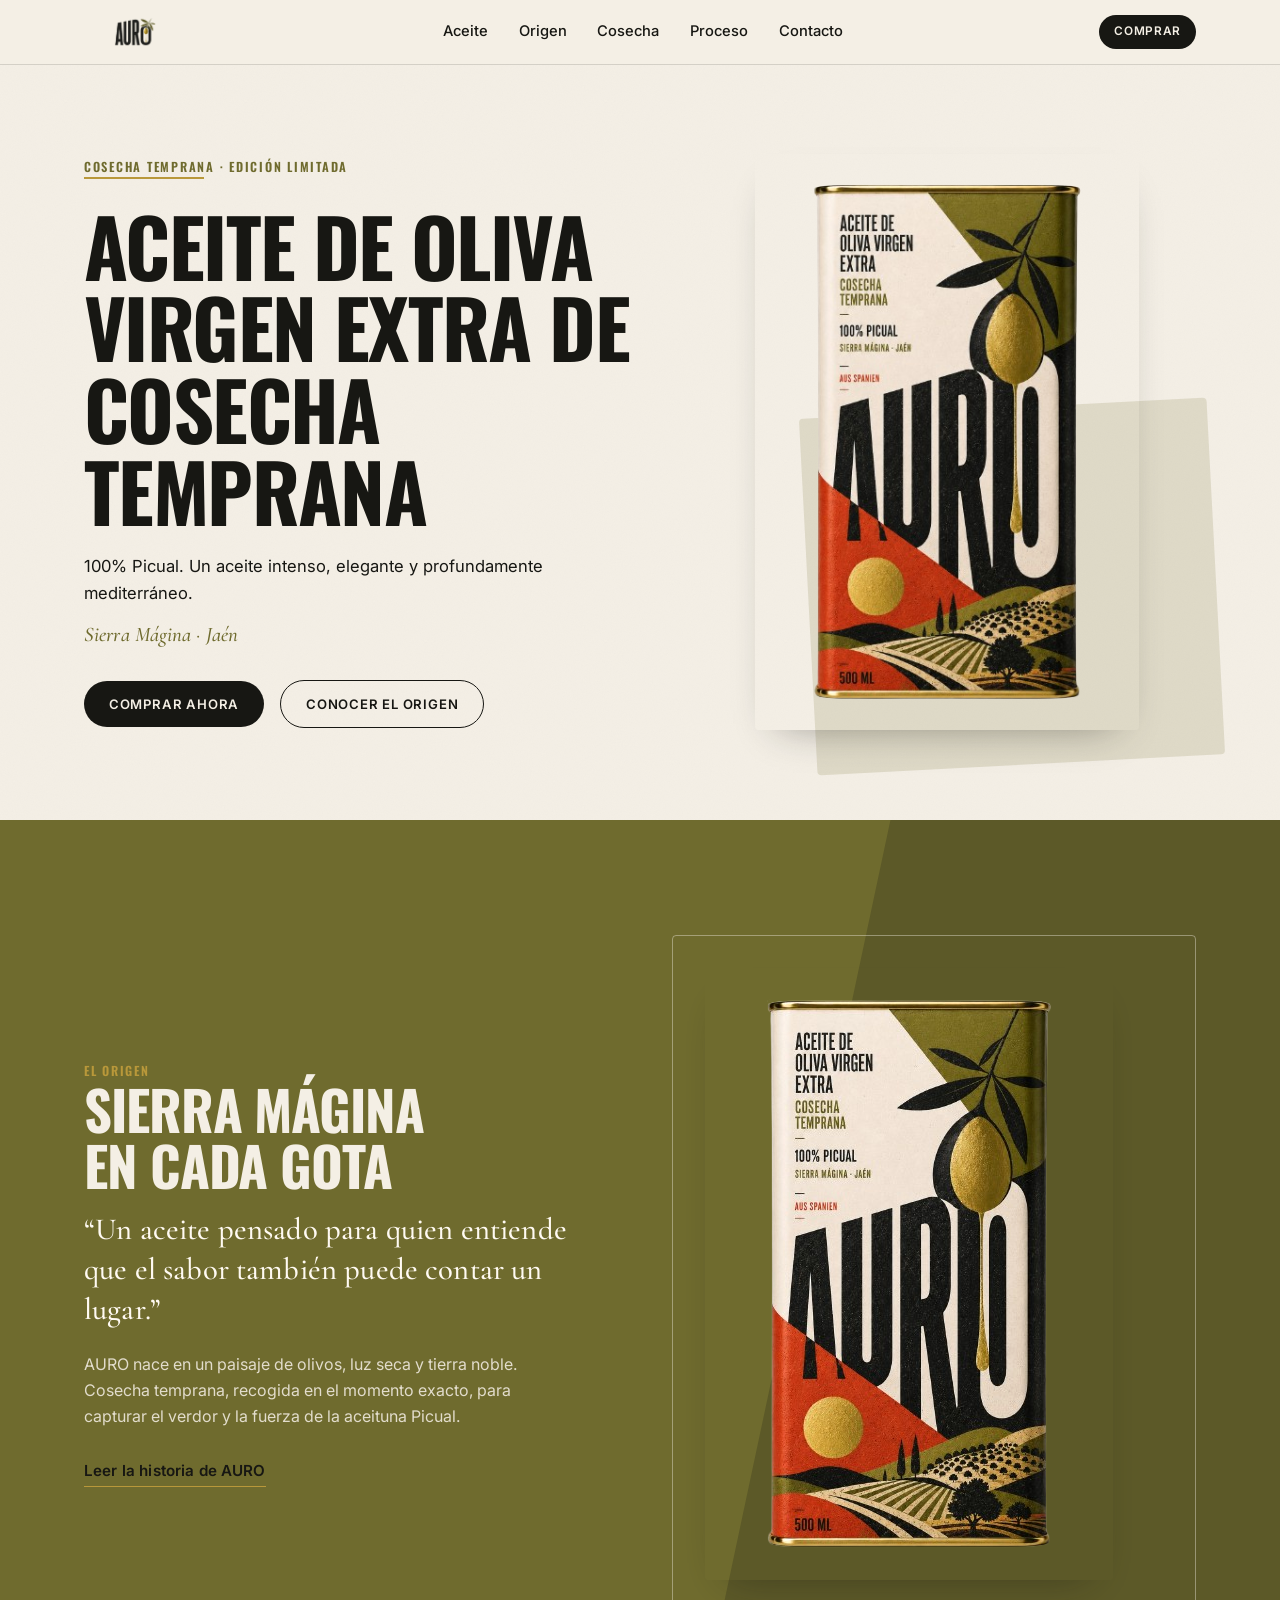
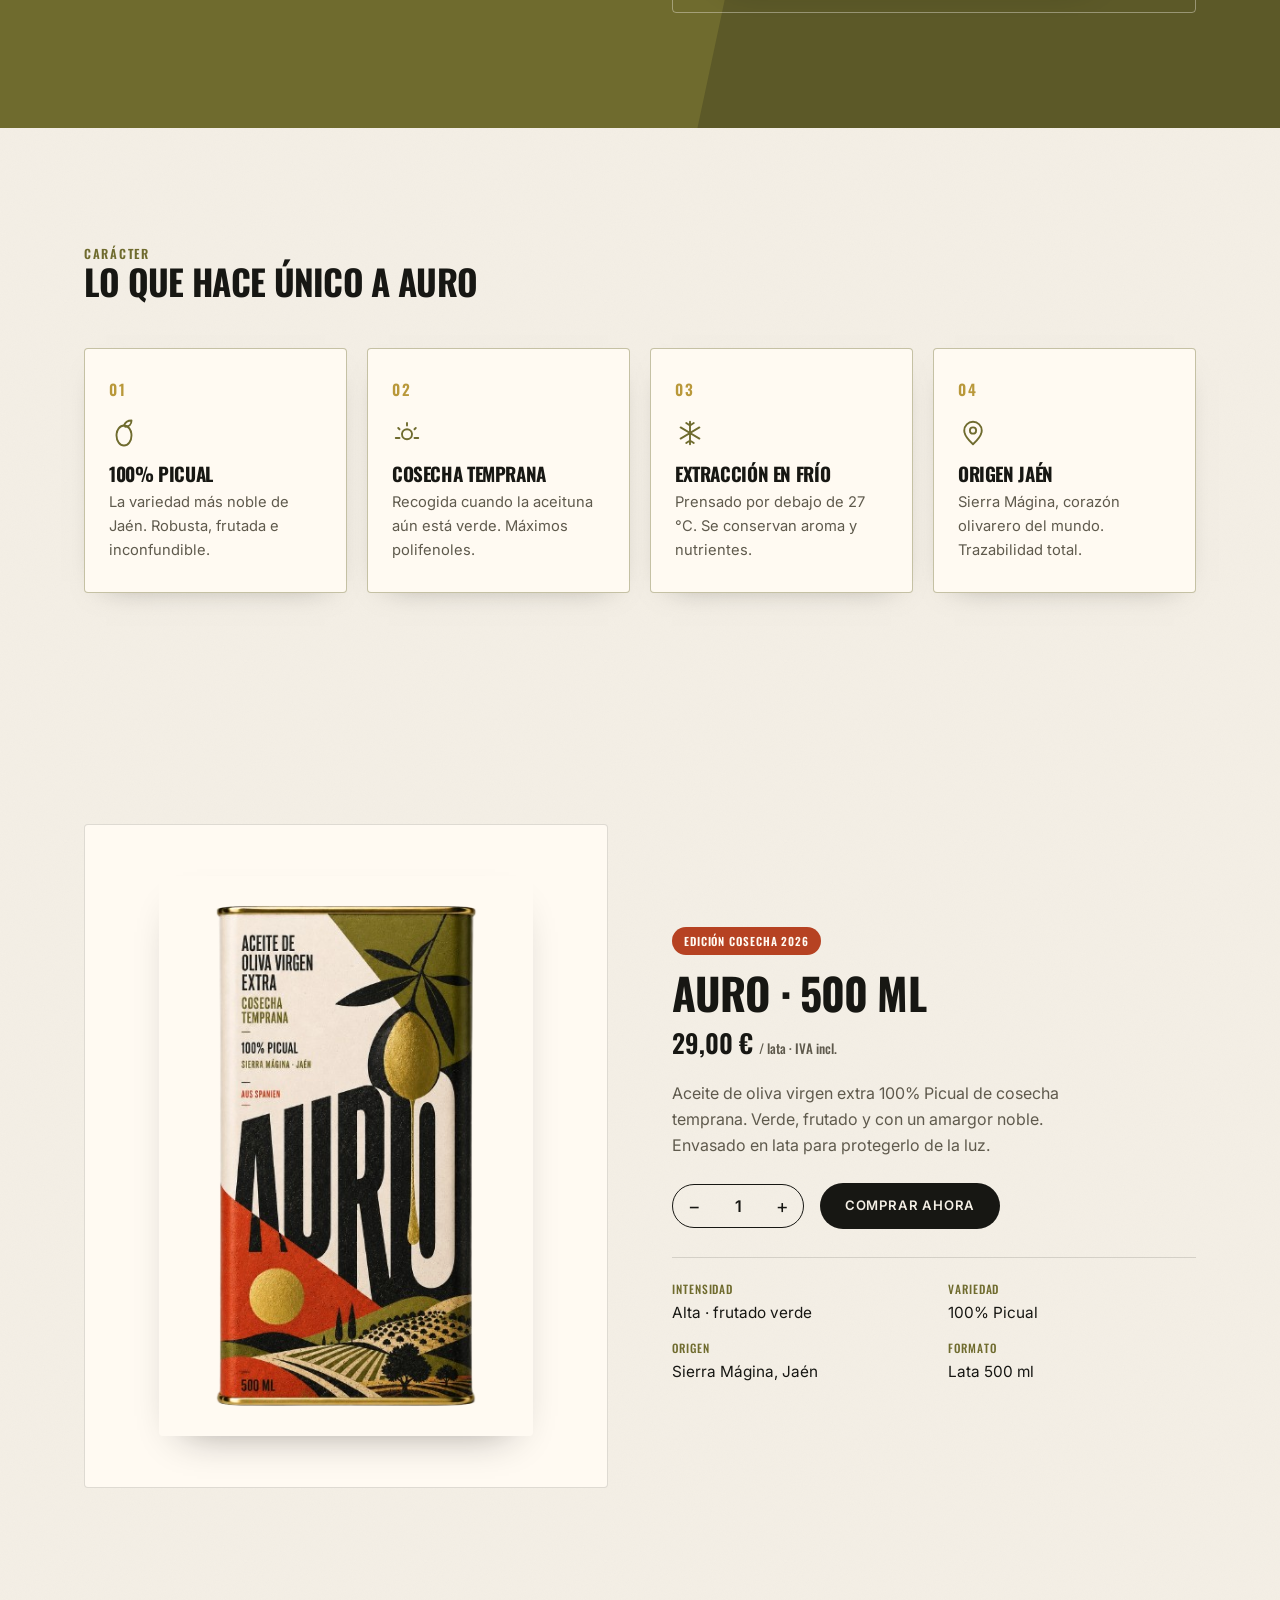
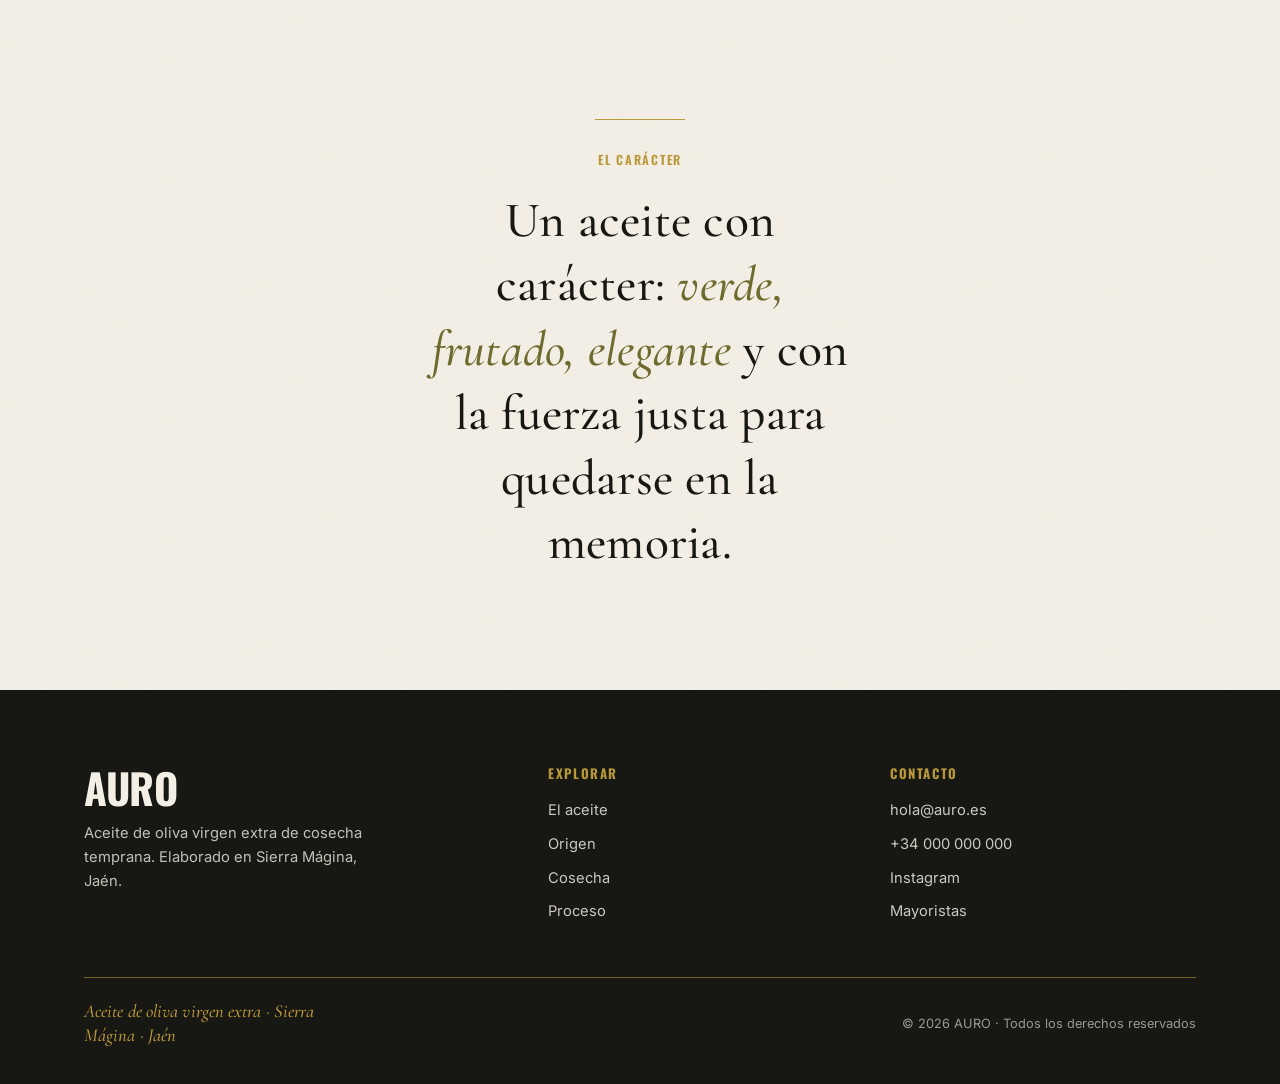
==== index.html @ 8ef94045 "Nueva identidad AURO como web principal; archiva landing alemana en /de - Sistema visual base (Oswal" ====
<!DOCTYPE html>
<html lang="es">
<head>
<meta charset="UTF-8">
<meta name="viewport" content="width=device-width, initial-scale=1.0">
<title>AURO — Aceite de Oliva Virgen Extra · Sierra Mágina, Jaén</title>
<meta name="description" content="AURO. Aceite de oliva virgen extra de cosecha temprana. 100% Picual, Sierra Mágina, Jaén. Intenso, elegante y profundamente mediterráneo.">

<link rel="icon" type="image/svg+xml" href="favicon.svg">

<!-- Tipografías -->
<link rel="preconnect" href="https://fonts.googleapis.com">
<link rel="preconnect" href="https://fonts.gstatic.com" crossorigin>
<link href="https://fonts.googleapis.com/css2?family=Cormorant+Garamond:ital,wght@0,500;0,600;1,500&family=Inter:wght@400;500;600&family=Oswald:wght@500;600;700&display=swap" rel="stylesheet">

<link rel="stylesheet" href="styles.css">
</head>
<body>

<!-- ============================================================
     HEADER
     ============================================================ -->
<header class="site-header">
  <div class="container site-header__inner">
    <a href="#top" class="brand" aria-label="AURO — Inicio">
      <img src="assets/logo-auro.png" alt="AURO">
    </a>

    <nav class="nav" id="nav" aria-label="Principal">
      <a href="#producto">Aceite</a>
      <a href="#origen">Origen</a>
      <a href="#atributos">Cosecha</a>
      <a href="#proceso">Proceso</a>
      <a href="#contacto">Contacto</a>
    </nav>

    <div class="header-actions">
      <a href="#producto" class="btn btn-primary btn-sm">Comprar</a>
      <button class="nav-toggle" id="navToggle" aria-label="Abrir menú" aria-expanded="false">
        <span></span><span></span><span></span>
      </button>
    </div>
  </div>
</header>

<main id="top">

  <!-- ============================================================
       HERO
       ============================================================ -->
  <section class="hero">
    <div class="container hero__grid">
      <div class="hero__copy">
        <p class="kicker">Cosecha temprana · Edición limitada</p>
        <div class="hero__rule" aria-hidden="true"></div>
        <h1 class="h-display hero__claim">Aceite de oliva virgen extra de cosecha temprana</h1>
        <p class="hero__sub">100% Picual. Un aceite intenso, elegante y profundamente mediterráneo.</p>
        <p class="hero__origin editorial editorial-i">Sierra Mágina · Jaén</p>
        <div class="hero__cta">
          <a href="#producto" class="btn btn-primary">Comprar ahora</a>
          <a href="#origen" class="btn btn-secondary">Conocer el origen</a>
        </div>
      </div>

      <div class="hero__media">
        <img src="assets/lata-auro.png" class="img-warm" alt="Lata de AURO — aceite de oliva virgen extra 500 ml" loading="eager">
      </div>
    </div>
  </section>

  <!-- ============================================================
       BLOQUE DE ORIGEN
       ============================================================ -->
  <section class="section origin" id="origen">
    <div class="container origin__grid">
      <div class="origin__text">
        <p class="kicker kicker--gold">El origen</p>
        <h2 class="h-xl">Sierra Mágina<br>en cada gota</h2>
        <p class="editorial">“Un aceite pensado para quien entiende que el sabor también puede contar un lugar.”</p>
        <p class="origin__lead">AURO nace en un paisaje de olivos, luz seca y tierra noble. Cosecha temprana, recogida en el momento exacto, para capturar el verdor y la fuerza de la aceituna Picual.</p>
        <p style="margin-top:26px;"><a href="#proceso" class="btn-editorial">Leer la historia de AURO</a></p>
      </div>
      <div class="origin__media">
        <div class="media-frame" style="background:transparent;border-color:color-mix(in srgb,var(--crema) 40%,transparent);">
          <img src="assets/lata-auro.png" class="img-editorial img-warm" alt="Detalle del envase AURO" loading="lazy">
        </div>
      </div>
    </div>
  </section>

  <!-- ============================================================
       ATRIBUTOS (4 cards)
       ============================================================ -->
  <section class="section" id="atributos">
    <div class="container">
      <div class="attrs__head">
        <p class="kicker">Carácter</p>
        <h2 class="h-lg">Lo que hace único a AURO</h2>
      </div>
      <div class="attrs__grid">

        <article class="attr-card">
          <span class="attr-card__num">01</span>
          <svg class="attr-card__icon" viewBox="0 0 24 24" fill="none" stroke="currentColor" stroke-width="1.5" stroke-linecap="round" stroke-linejoin="round" aria-hidden="true">
            <ellipse cx="12" cy="14" rx="6" ry="8"/><path d="M12 6c1-3 4-4 6-4 0 3-2 5-5 5"/>
          </svg>
          <h3>100% Picual</h3>
          <p>La variedad más noble de Jaén. Robusta, frutada e inconfundible.</p>
        </article>

        <article class="attr-card">
          <span class="attr-card__num">02</span>
          <svg class="attr-card__icon" viewBox="0 0 24 24" fill="none" stroke="currentColor" stroke-width="1.5" stroke-linecap="round" stroke-linejoin="round" aria-hidden="true">
            <circle cx="12" cy="13" r="4"/><path d="M12 4v2M5 8 6 9M19 8l-1 1M3 16h3M18 16h3"/>
          </svg>
          <h3>Cosecha temprana</h3>
          <p>Recogida cuando la aceituna aún está verde. Máximos polifenoles.</p>
        </article>

        <article class="attr-card">
          <span class="attr-card__num">03</span>
          <svg class="attr-card__icon" viewBox="0 0 24 24" fill="none" stroke="currentColor" stroke-width="1.5" stroke-linecap="round" stroke-linejoin="round" aria-hidden="true">
            <path d="M12 3v18M4.5 7.5l15 9M19.5 7.5l-15 9M9 4l3 2 3-2M9 20l3-2 3 2"/>
          </svg>
          <h3>Extracción en frío</h3>
          <p>Prensado por debajo de 27 °C. Se conservan aroma y nutrientes.</p>
        </article>

        <article class="attr-card">
          <span class="attr-card__num">04</span>
          <svg class="attr-card__icon" viewBox="0 0 24 24" fill="none" stroke="currentColor" stroke-width="1.5" stroke-linecap="round" stroke-linejoin="round" aria-hidden="true">
            <path d="M12 21s7-6.4 7-11a7 7 0 0 0-14 0c0 4.6 7 11 7 11Z"/><circle cx="12" cy="10" r="2.5"/>
          </svg>
          <h3>Origen Jaén</h3>
          <p>Sierra Mágina, corazón olivarero del mundo. Trazabilidad total.</p>
        </article>

      </div>
    </div>
  </section>

  <!-- ============================================================
       SECCIÓN PRODUCTO
       ============================================================ -->
  <section class="section" id="producto">
    <div class="container product__grid">
      <div class="product__media">
        <img src="assets/lata-auro.png" class="img-warm" alt="AURO 500 ml — aceite de oliva virgen extra" loading="lazy">
      </div>

      <div class="product__info">
        <span class="badge">Edición cosecha 2026</span>
        <h2 class="product__name">AURO · 500 ml</h2>
        <p class="product__price">29,00 € <small>/ lata · IVA incl.</small></p>
        <p class="product__desc">Aceite de oliva virgen extra 100% Picual de cosecha temprana. Verde, frutado y con un amargor noble. Envasado en lata para protegerlo de la luz.</p>

        <div class="product__buy">
          <div class="qty" aria-label="Cantidad">
            <button type="button" id="qtyMinus" aria-label="Quitar uno">−</button>
            <input type="number" id="qty" value="1" min="1" max="99" inputmode="numeric" aria-label="Cantidad">
            <button type="button" id="qtyPlus" aria-label="Añadir uno">+</button>
          </div>
          <a href="#" class="btn btn-primary" id="buyBtn">Comprar ahora</a>
        </div>

        <dl class="product__details">
          <div><dt>Intensidad</dt><dd>Alta · frutado verde</dd></div>
          <div><dt>Variedad</dt><dd>100% Picual</dd></div>
          <div><dt>Origen</dt><dd>Sierra Mágina, Jaén</dd></div>
          <div><dt>Formato</dt><dd>Lata 500 ml</dd></div>
        </dl>
      </div>
    </div>
  </section>

  <!-- ============================================================
       BLOQUE EDITORIAL
       ============================================================ -->
  <section class="section editorial-block" id="proceso">
    <div class="container">
      <div class="editorial-block__rule" aria-hidden="true"></div>
      <p class="kicker kicker--gold" style="margin-bottom:18px;">El carácter</p>
      <p class="editorial">Un aceite con carácter: <span class="editorial-i">verde, frutado, elegante</span> y con la fuerza justa para quedarse en la memoria.</p>
    </div>
  </section>

</main>

<!-- ============================================================
     FOOTER
     ============================================================ -->
<footer class="site-footer" id="contacto">
  <div class="container">
    <div class="site-footer__top">
      <div>
        <div class="footer-logo">AURO</div>
        <p style="margin-top:14px;">Aceite de oliva virgen extra de cosecha temprana. Elaborado en Sierra Mágina, Jaén.</p>
      </div>
      <div class="footer-col">
        <h4>Explorar</h4>
        <a href="#producto">El aceite</a>
        <a href="#origen">Origen</a>
        <a href="#atributos">Cosecha</a>
        <a href="#proceso">Proceso</a>
      </div>
      <div class="footer-col">
        <h4>Contacto</h4>
        <a href="mailto:hola@auro.es">hola@auro.es</a>
        <a href="tel:+34000000000">+34 000 000 000</a>
        <a href="#">Instagram</a>
        <a href="#">Mayoristas</a>
      </div>
    </div>

    <div class="site-footer__rule" aria-hidden="true"></div>

    <div class="site-footer__bottom">
      <p class="editorial">Aceite de oliva virgen extra · Sierra Mágina · Jaén</p>
      <small>© 2026 AURO · Todos los derechos reservados</small>
    </div>
  </div>
</footer>

<script>
  /* Menú móvil */
  (function(){
    var t = document.getElementById('navToggle'), n = document.getElementById('nav');
    t.addEventListener('click', function(){
      var open = n.classList.toggle('is-open');
      t.setAttribute('aria-expanded', open ? 'true' : 'false');
    });
    n.querySelectorAll('a').forEach(function(a){ a.addEventListener('click', function(){ n.classList.remove('is-open'); t.setAttribute('aria-expanded','false'); }); });
  })();

  /* Selector de cantidad */
  (function(){
    var input = document.getElementById('qty');
    var clamp = function(v){ return Math.max(1, Math.min(99, v||1)); };
    document.getElementById('qtyMinus').addEventListener('click', function(){ input.value = clamp(parseInt(input.value,10)-1); });
    document.getElementById('qtyPlus').addEventListener('click', function(){ input.value = clamp(parseInt(input.value,10)+1); });
    input.addEventListener('change', function(){ input.value = clamp(parseInt(input.value,10)); });
  })();
</script>

</body>
</html>
---- styles.css ----
/* ============================================================
   AURO — Sistema visual base
   Aceite de oliva virgen extra · Sierra Mágina · Jaén
   Estética: mediterránea, artesanal, premium, editorial.
   ============================================================ */

/* ------------------------------------------------------------
   1. TOKENS · color, tipografía, espaciado
   ------------------------------------------------------------ */
:root{
  /* Paleta */
  --negro-oliva:   #171713;  /* logo, titulares, textos fuertes, botón principal */
  --verde-oliva:   #6F6B2E;  /* fondos secundarios, iconos, separadores */
  --dorado:        #B9983A;  /* acentos premium, hover, líneas finas */
  --crema:         #F4EFE5;  /* fondo principal */
  --terracota:     #B64222;  /* llamadas puntuales, badges */
  --blanco-calido: #FFFAF2;  /* tarjetas, zonas limpias */
  --gris-texto:    #5F5A4D;  /* texto secundario, microcopy */

  /* Tipografía */
  --font-heading: 'Oswald', 'Arial Narrow', sans-serif;
  --font-body: 'Inter', system-ui, sans-serif;
  --font-editorial: 'Cormorant Garamond', Georgia, serif;

  /* Medidas */
  --maxw: 1240px;
  --pad-x: clamp(20px, 5vw, 72px);
  --radius: 4px;          /* esquinas rectas/sutiles */
  --radius-pill: 999px;   /* botones */
  --line: 1px solid color-mix(in srgb, var(--negro-oliva) 14%, transparent);
  --line-gold: 1px solid var(--dorado);

  /* Sombras muy sutiles */
  --shadow-soft: 0 18px 40px -24px rgba(23,23,19,.45);
  --shadow-card: 0 10px 30px -22px rgba(23,23,19,.5);
}

/* ------------------------------------------------------------
   2. RESET
   ------------------------------------------------------------ */
*,*::before,*::after{ box-sizing:border-box; margin:0; padding:0; }
html{ scroll-behavior:smooth; -webkit-text-size-adjust:100%; }
body{
  font-family:var(--font-body);
  font-weight:400;
  line-height:1.62;
  color:var(--negro-oliva);
  background-color:var(--crema);
  /* textura sutil tipo papel */
  background-image:url("data:image/svg+xml,%3Csvg xmlns='http://www.w3.org/2000/svg' width='180' height='180'%3E%3Cfilter id='n'%3E%3CfeTurbulence type='fractalNoise' baseFrequency='0.9' numOctaves='2' stitchTiles='stitch'/%3E%3CfeColorMatrix type='saturate' values='0'/%3E%3C/filter%3E%3Crect width='100%25' height='100%25' filter='url(%23n)' opacity='0.035'/%3E%3C/svg%3E");
  -webkit-font-smoothing:antialiased;
  text-rendering:optimizeLegibility;
  overflow-x:hidden;
}
img,svg{ display:block; max-width:100%; }
a{ color:inherit; text-decoration:none; }
button{ font-family:inherit; cursor:pointer; border:0; background:none; }
ul{ list-style:none; }

/* ------------------------------------------------------------
   3. TIPOGRAFÍA
   ------------------------------------------------------------ */
h1,h2,h3,h4{
  font-family:var(--font-heading);
  font-weight:700;
  text-transform:uppercase;
  letter-spacing:-0.02em;
  line-height:1.02;
  color:var(--negro-oliva);
}
.h-display{ font-size:clamp(2.6rem, 6.5vw, 5rem); }
.h-xl{ font-size:clamp(2rem, 4.5vw, 3.4rem); }
.h-lg{ font-size:clamp(1.5rem, 3vw, 2.2rem); }
.h-sm{ font-size:clamp(1.05rem, 1.6vw, 1.3rem); letter-spacing:0; }

p{ color:var(--negro-oliva); }
.muted{ color:var(--gris-texto); }

/* Editorial (Cormorant) — frases emocionales, citas, origen */
.editorial{
  font-family:var(--font-editorial);
  font-weight:500;
  line-height:1.3;
  letter-spacing:.005em;
}
.editorial-i{ font-style:italic; }

/* Etiqueta / kicker */
.kicker{
  font-family:var(--font-heading);
  font-weight:600;
  text-transform:uppercase;
  letter-spacing:.14em;
  font-size:.78rem;
  color:var(--verde-oliva);
}
.kicker--gold{ color:var(--dorado); }
.kicker--terra{ color:var(--terracota); }

/* ------------------------------------------------------------
   4. LAYOUT
   ------------------------------------------------------------ */
.container{
  width:100%;
  max-width:var(--maxw);
  margin-inline:auto;
  padding-inline:var(--pad-x);
}
.section{ padding-block:clamp(64px, 9vw, 130px); position:relative; }
.section--tight{ padding-block:clamp(48px, 6vw, 88px); }

/* Separador fino */
.divider{ height:0; border-top:var(--line); }
.divider--gold{ border-top:var(--line-gold); opacity:.7; }

/* ------------------------------------------------------------
   5. BOTONES
   ------------------------------------------------------------ */
.btn{
  display:inline-flex;
  align-items:center;
  justify-content:center;
  gap:.6em;
  font-family:var(--font-body);
  font-weight:600;
  font-size:.82rem;
  text-transform:uppercase;
  letter-spacing:.06em;
  padding:.95em 1.9em;
  border-radius:var(--radius-pill);
  transition:background-color .25s ease, color .25s ease, border-color .25s ease, transform .15s ease;
}
.btn:active{ transform:translateY(1px); }

/* Principal */
.btn-primary{ background:var(--negro-oliva); color:var(--crema); }
.btn-primary:hover{ background:var(--verde-oliva); color:var(--blanco-calido); }

/* Secundario */
.btn-secondary{ background:transparent; color:var(--negro-oliva); border:1px solid var(--negro-oliva); }
.btn-secondary:hover{ background:var(--negro-oliva); color:var(--crema); }

/* Editorial (sin caja, línea dorada inferior) */
.btn-editorial{
  display:inline-block;
  padding:.2em 0;
  font-family:var(--font-body);
  font-weight:600;
  font-size:.95rem;
  letter-spacing:.01em;
  text-transform:none;
  color:var(--negro-oliva);
  border-bottom:1.5px solid var(--dorado);
  transition:color .2s ease, border-color .2s ease;
}
.btn-editorial:hover{ color:var(--verde-oliva); border-color:var(--verde-oliva); }

/* Botón pequeño (header) */
.btn-sm{ padding:.6em 1.25em; font-size:.74rem; }

/* ------------------------------------------------------------
   6. HEADER
   ------------------------------------------------------------ */
.site-header{
  position:sticky;
  top:0;
  z-index:50;
  background:color-mix(in srgb, var(--crema) 88%, transparent);
  backdrop-filter:saturate(120%) blur(8px);
  border-bottom:var(--line);
}
.site-header__inner{
  display:flex;
  align-items:center;
  justify-content:space-between;
  gap:24px;
  padding-block:14px;
}
.brand img{ height:34px; width:auto; }
.brand{ display:inline-flex; align-items:center; }

.nav{ display:flex; align-items:center; gap:clamp(18px,2.4vw,34px); }
.nav a{
  font-weight:500;
  font-size:.92rem;
  color:var(--negro-oliva);
  position:relative;
  padding-block:6px;
}
.nav a::after{
  content:""; position:absolute; left:0; bottom:0;
  width:0; height:1.5px; background:var(--dorado);
  transition:width .25s ease;
}
.nav a:hover::after{ width:100%; }

.header-actions{ display:flex; align-items:center; gap:14px; }

/* Hamburguesa */
.nav-toggle{ display:none; flex-direction:column; gap:5px; padding:8px; }
.nav-toggle span{ width:24px; height:2px; background:var(--negro-oliva); transition:.3s; }

/* ------------------------------------------------------------
   7. HERO
   ------------------------------------------------------------ */
.hero{ position:relative; overflow:hidden; }
.hero__grid{
  display:grid;
  grid-template-columns:1.05fr .95fr;
  gap:clamp(32px, 5vw, 80px);
  align-items:center;
  padding-block:clamp(48px,7vw,96px);
}
.hero__claim{ max-width:15ch; margin-bottom:22px; }
.hero__sub{
  font-size:clamp(1rem,1.3vw,1.15rem);
  max-width:46ch;
  margin-bottom:14px;
  color:var(--negro-oliva);
}
.hero__origin{
  font-family:var(--font-editorial);
  font-style:italic;
  font-size:1.3rem;
  color:var(--verde-oliva);
  margin-bottom:32px;
}
.hero__cta{ display:flex; flex-wrap:wrap; gap:16px; align-items:center; }

/* Imagen de producto del hero */
.hero__media{ position:relative; display:flex; justify-content:center; }
.hero__media img{
  width:auto;
  max-height:clamp(420px, 64vh, 680px);
  border-radius:var(--radius);
  box-shadow:var(--shadow-soft);
}
/* Detalle gráfico: bloque verde oliva + línea dorada */
.hero__media::before{
  content:"";
  position:absolute; inset:auto -4% -6% 22%;
  height:62%; z-index:-1;
  background:var(--verde-oliva);
  border-radius:var(--radius);
  opacity:.16;
  transform:rotate(-3deg);
}
.hero__rule{
  width:120px; height:0; border-top:2px solid var(--dorado);
  margin-bottom:26px;
}

/* ------------------------------------------------------------
   8. BLOQUE DE ORIGEN
   ------------------------------------------------------------ */
.origin{
  background:var(--verde-oliva);
  color:var(--crema);
  position:relative;
  overflow:hidden;
}
.origin h2{ color:var(--crema); }
.origin__grid{
  display:grid;
  grid-template-columns:1fr 1fr;
  gap:clamp(28px,5vw,72px);
  align-items:center;
}
.origin__text .editorial{
  font-size:clamp(1.4rem,2.4vw,2rem);
  color:var(--blanco-calido);
  margin-top:18px;
}
.origin__lead{ margin-top:22px; color:color-mix(in srgb, var(--crema) 86%, transparent); max-width:48ch; }
/* motivo geométrico sutil (diagonal) */
.origin::after{
  content:"";
  position:absolute; right:-8%; top:-20%;
  width:46%; height:140%;
  background:color-mix(in srgb, var(--negro-oliva) 22%, transparent);
  transform:skewX(-12deg);
  pointer-events:none;
}
.origin .container{ position:relative; z-index:1; }

/* ------------------------------------------------------------
   9. BLOQUE DE ATRIBUTOS (4 cards)
   ------------------------------------------------------------ */
.attrs__head{ max-width:54ch; margin-bottom:clamp(28px,4vw,48px); }
.attrs__grid{
  display:grid;
  grid-template-columns:repeat(4,1fr);
  gap:20px;
}
.attr-card{
  background:var(--blanco-calido);
  border:1px solid color-mix(in srgb, var(--verde-oliva) 40%, transparent);
  border-radius:var(--radius);
  padding:28px 24px 30px;
  box-shadow:var(--shadow-card);
  transition:border-color .25s ease, transform .25s ease;
}
.attr-card:hover{ border-color:var(--dorado); transform:translateY(-4px); }
.attr-card__num{
  font-family:var(--font-heading);
  font-weight:600;
  font-size:.95rem;
  color:var(--dorado);
  letter-spacing:.1em;
}
.attr-card__icon{ width:30px; height:30px; margin:14px 0 16px; color:var(--verde-oliva); }
.attr-card h3{ font-size:1.18rem; margin-bottom:8px; }
.attr-card p{ font-size:.92rem; color:var(--gris-texto); }

/* ------------------------------------------------------------
   10. SECCIÓN PRODUCTO
   ------------------------------------------------------------ */
.product__grid{
  display:grid;
  grid-template-columns:1fr 1fr;
  gap:clamp(32px,5vw,80px);
  align-items:center;
}
.product__media{
  background:var(--blanco-calido);
  border:var(--line);
  border-radius:var(--radius);
  padding:clamp(24px,4vw,56px);
  display:flex; justify-content:center;
}
.product__media img{ max-height:560px; width:auto; box-shadow:var(--shadow-soft); border-radius:var(--radius); }

.product__name{ font-size:clamp(2rem,3.4vw,2.8rem); }
.product__price{
  font-family:var(--font-heading); font-weight:600;
  font-size:1.6rem; color:var(--negro-oliva); margin:6px 0 18px;
}
.product__price small{ font-size:.82rem; color:var(--gris-texto); font-weight:500; }
.product__desc{ max-width:44ch; margin-bottom:24px; color:var(--gris-texto); }

/* Selector de cantidad */
.qty{ display:inline-flex; align-items:center; border:1px solid var(--negro-oliva); border-radius:var(--radius-pill); overflow:hidden; }
.qty button{ width:42px; height:42px; font-size:1.2rem; color:var(--negro-oliva); transition:background .2s; }
.qty button:hover{ background:color-mix(in srgb, var(--negro-oliva) 8%, transparent); }
.qty input{ width:46px; text-align:center; border:0; background:transparent; font-family:var(--font-body); font-weight:600; font-size:1rem; color:var(--negro-oliva); -moz-appearance:textfield; }
.qty input::-webkit-outer-spin-button,.qty input::-webkit-inner-spin-button{ -webkit-appearance:none; }

.product__buy{ display:flex; flex-wrap:wrap; gap:16px; align-items:center; margin-block:6px 28px; }

/* Ficha de detalles */
.product__details{ display:grid; grid-template-columns:1fr 1fr; gap:14px 28px; border-top:var(--line); padding-top:22px; }
.product__details dt{ font-family:var(--font-heading); font-weight:500; text-transform:uppercase; letter-spacing:.08em; font-size:.72rem; color:var(--verde-oliva); }
.product__details dd{ font-size:.96rem; margin-top:2px; }

/* Badge terracota (acento puntual) */
.badge{
  display:inline-block;
  font-family:var(--font-heading); font-weight:600; text-transform:uppercase;
  letter-spacing:.08em; font-size:.7rem;
  color:var(--blanco-calido); background:var(--terracota);
  padding:5px 12px; border-radius:var(--radius-pill);
  margin-bottom:16px;
}

/* ------------------------------------------------------------
   11. BLOQUE EDITORIAL
   ------------------------------------------------------------ */
.editorial-block{ text-align:center; }
.editorial-block .editorial{
  font-size:clamp(1.8rem, 4vw, 3.1rem);
  max-width:18ch;
  margin-inline:auto;
  color:var(--negro-oliva);
}
.editorial-block__rule{ width:90px; height:0; border-top:1.5px solid var(--dorado); margin:0 auto 30px; }
.editorial-block .editorial-i{ color:var(--verde-oliva); }

/* ------------------------------------------------------------
   12. FOOTER
   ------------------------------------------------------------ */
.site-footer{ background:var(--negro-oliva); color:var(--crema); padding-block:clamp(48px,6vw,80px) 36px; }
.site-footer__top{ display:grid; grid-template-columns:1.4fr 1fr 1fr; gap:36px; }
.footer-logo{
  font-family:var(--font-heading); font-weight:700; text-transform:uppercase;
  letter-spacing:-0.02em; font-size:2.6rem; color:var(--crema); line-height:1;
}
.site-footer p{ color:color-mix(in srgb, var(--crema) 78%, transparent); font-size:.92rem; max-width:34ch; }
.footer-col h4{ color:var(--dorado); font-size:.82rem; letter-spacing:.12em; margin-bottom:14px; }
.footer-col a{ display:block; padding:5px 0; color:color-mix(in srgb, var(--crema) 82%, transparent); font-size:.92rem; }
.footer-col a:hover{ color:var(--dorado); }
.site-footer__rule{ height:0; border-top:1px solid color-mix(in srgb, var(--dorado) 60%, transparent); margin:clamp(32px,4vw,48px) 0 22px; }
.site-footer__bottom{ display:flex; flex-wrap:wrap; gap:10px 24px; justify-content:space-between; align-items:center; }
.site-footer__bottom .editorial{ font-style:italic; color:var(--dorado); font-size:1.15rem; }
.site-footer__bottom small{ color:color-mix(in srgb, var(--crema) 60%, transparent); font-size:.8rem; }

/* ------------------------------------------------------------
   13. IMÁGENES (clases de tratamiento)
   ------------------------------------------------------------ */
.img-editorial{ border-radius:var(--radius); box-shadow:var(--shadow-soft); }
.img-soft{ border-radius:var(--radius); box-shadow:var(--shadow-card); }
.img-warm{ filter:saturate(1.04) contrast(1.02) brightness(1.01); }
.media-frame{ background:var(--blanco-calido); border:var(--line); border-radius:var(--radius); padding:clamp(16px,2.5vw,32px); }
.media-frame--olive{ background:var(--verde-oliva); border-color:transparent; }

/* ------------------------------------------------------------
   14. RESPONSIVE (mobile-first overrides)
   ------------------------------------------------------------ */
@media (max-width:960px){
  .hero__grid{ grid-template-columns:1fr; gap:40px; }
  .hero__media{ order:-1; }
  .origin__grid{ grid-template-columns:1fr; }
  .product__grid{ grid-template-columns:1fr; }
  .attrs__grid{ grid-template-columns:repeat(2,1fr); }
  .site-footer__top{ grid-template-columns:1fr 1fr; }
}
@media (max-width:680px){
  .nav, .header-actions .btn-sm{ display:none; }
  .nav-toggle{ display:flex; }
  /* nav móvil desplegable */
  .nav.is-open{
    display:flex; flex-direction:column; align-items:flex-start; gap:4px;
    position:absolute; top:100%; left:0; right:0;
    background:var(--crema); border-bottom:var(--line);
    padding:18px var(--pad-x) 24px;
  }
  .nav.is-open a{ font-size:1.1rem; padding-block:10px; }
  .attrs__grid{ grid-template-columns:1fr; }
  .product__details{ grid-template-columns:1fr; }
  .site-footer__top{ grid-template-columns:1fr; }
}
@media (prefers-reduced-motion:reduce){
  *{ scroll-behavior:auto; transition:none !important; }
}
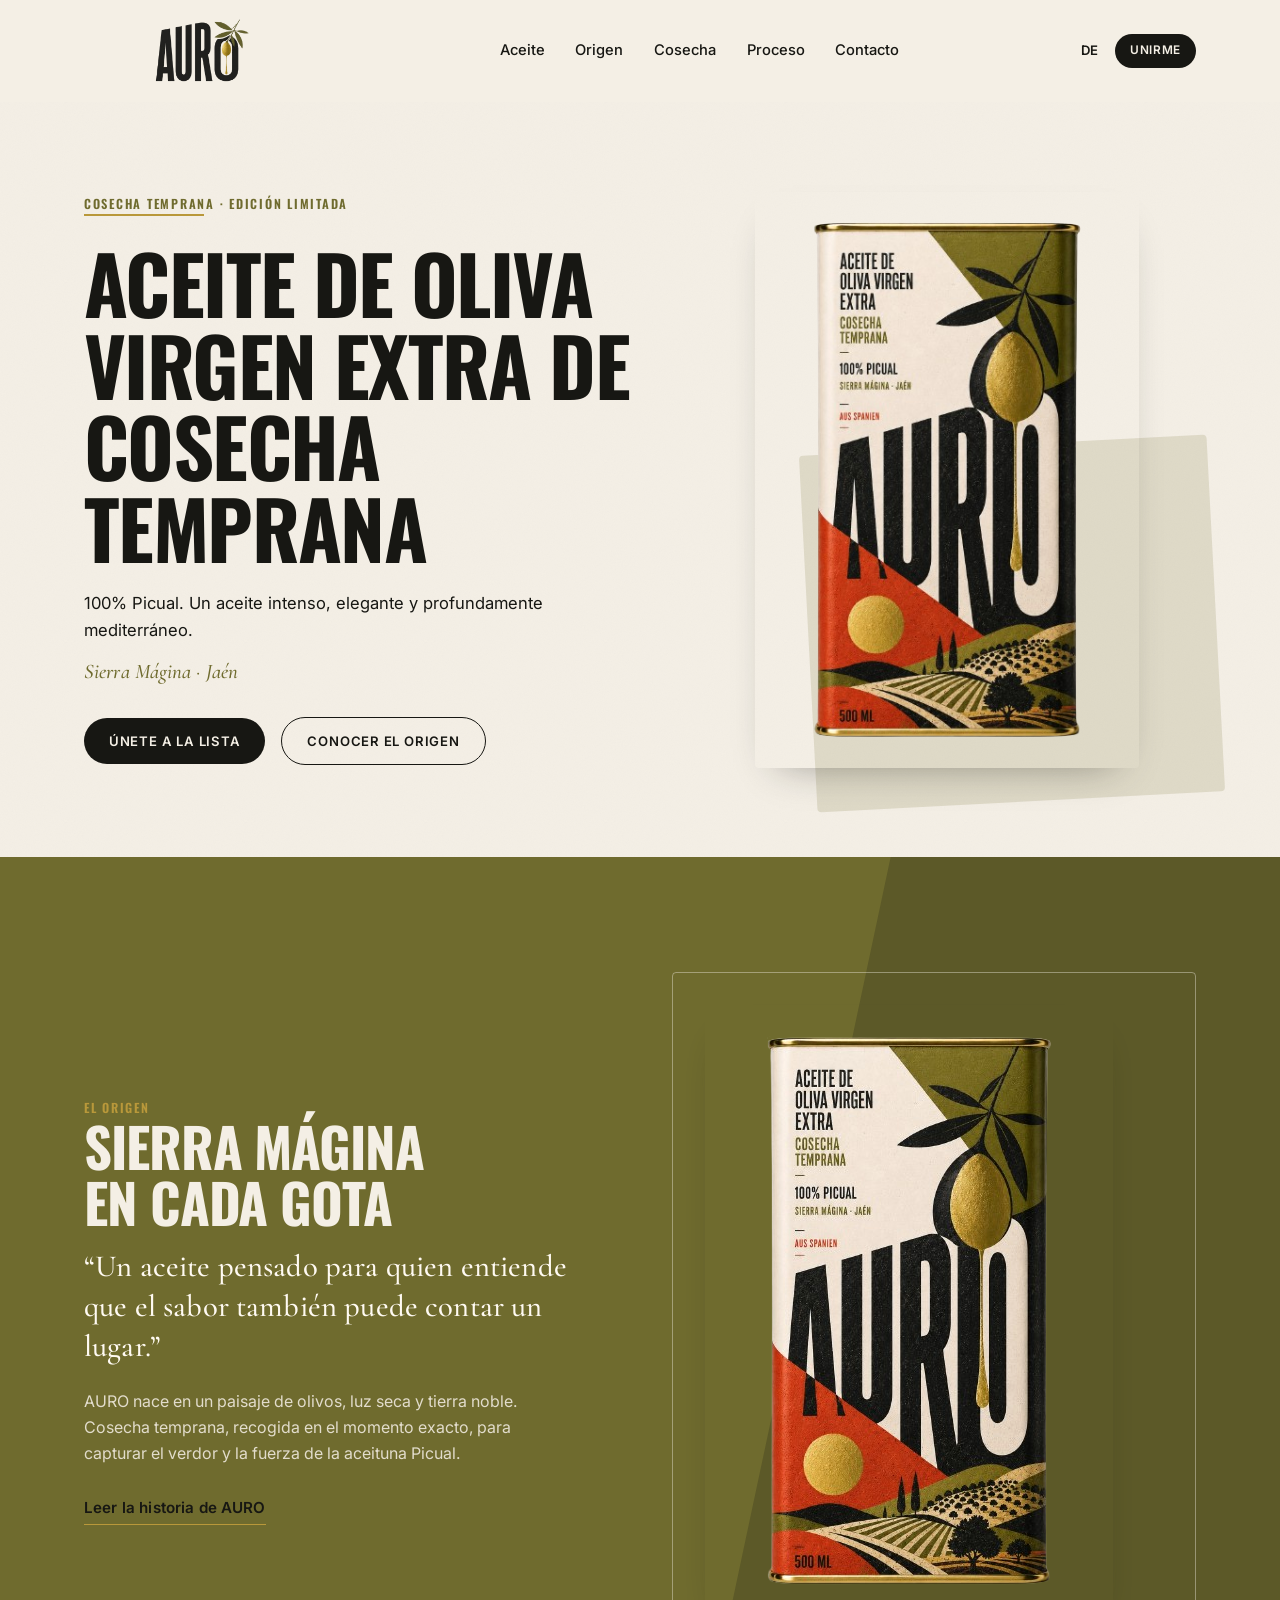
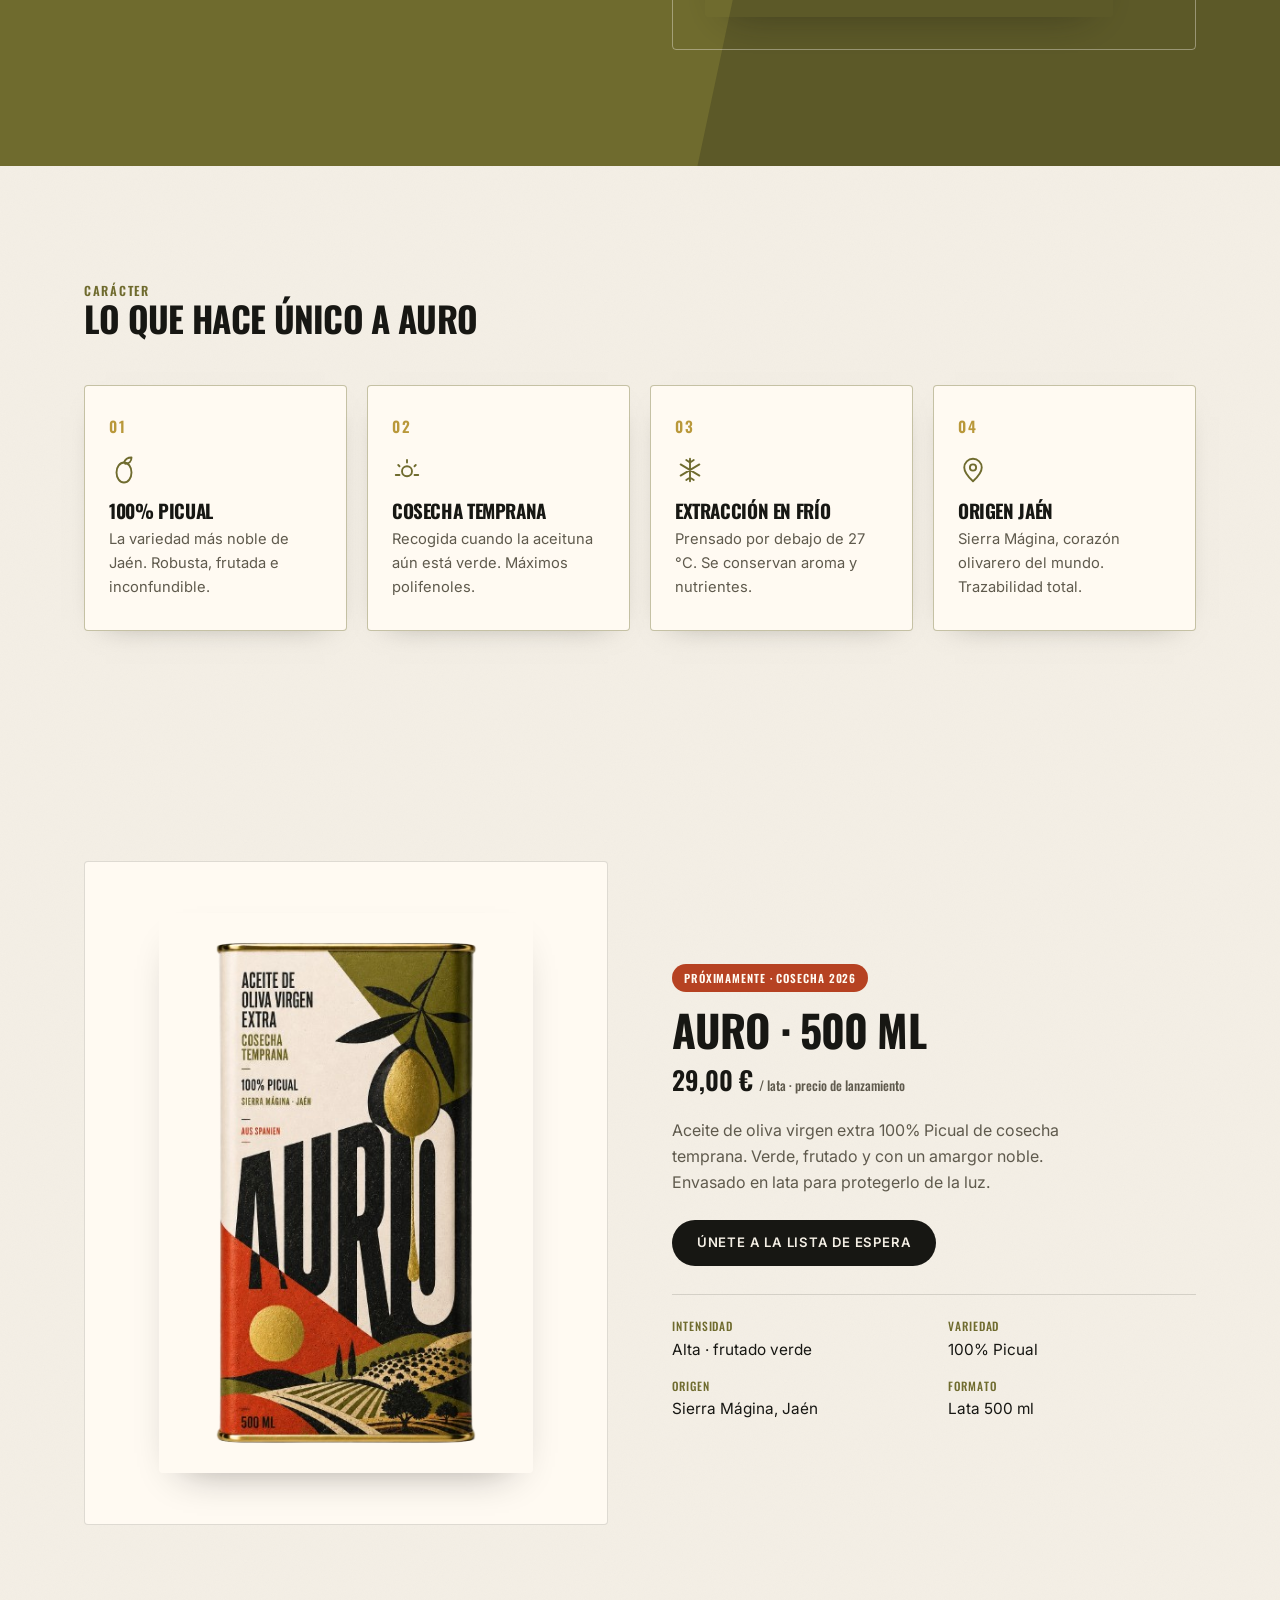
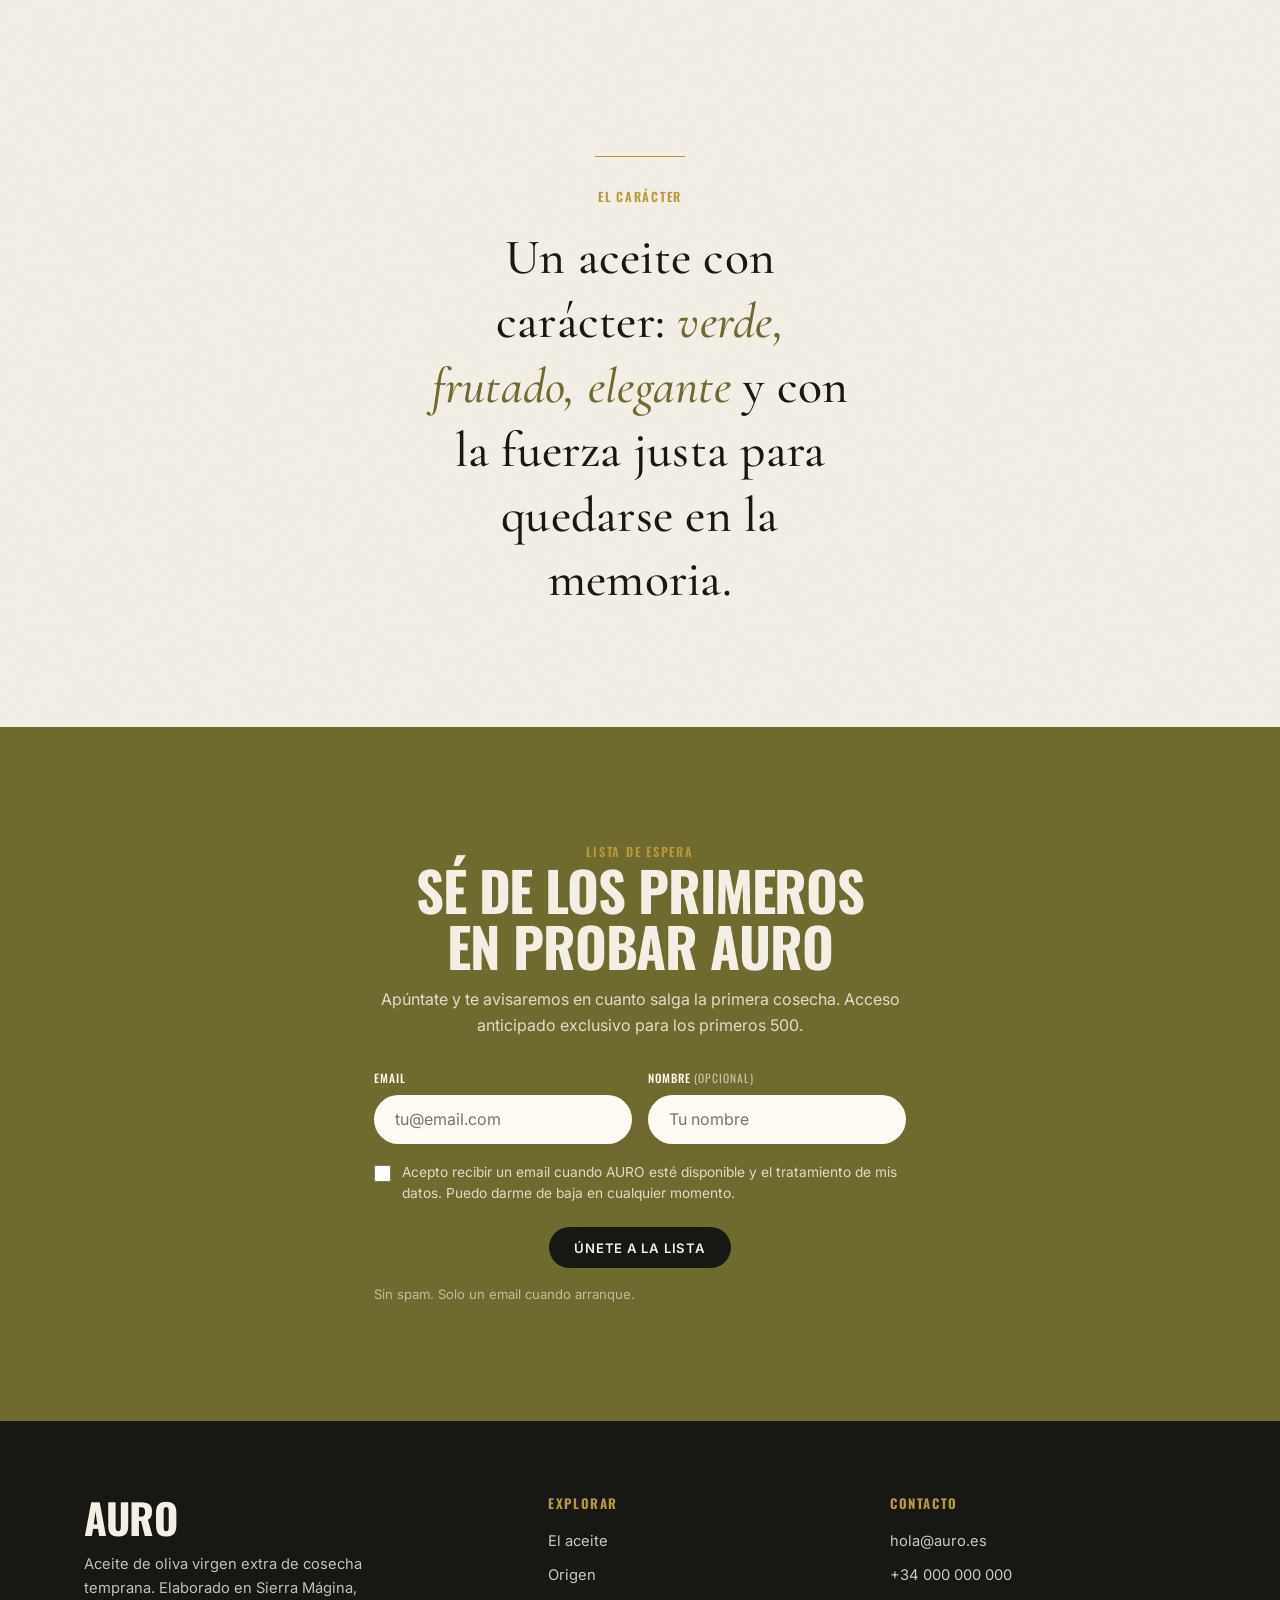
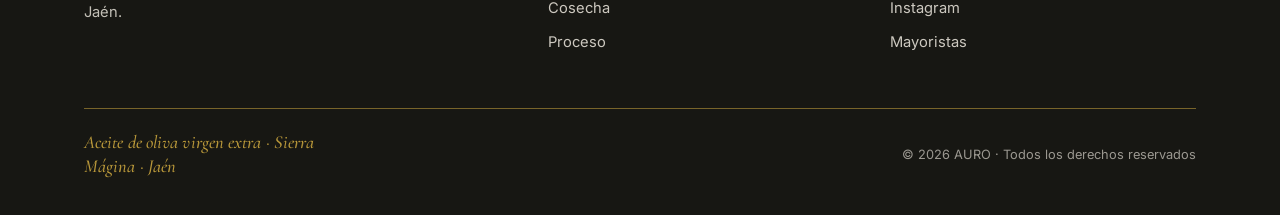
==== commit 9ef88d2c: "LP alemana = española (nuevo diseño), CTA a waiting list, logo grande, nav sin subrayado - de/ ahora" ====
--- a/index.html
+++ b/index.html
@@ -35,7 +35,8 @@
     </nav>
 
     <div class="header-actions">
-      <a href="#producto" class="btn btn-primary btn-sm">Comprar</a>
+      <a href="de/" class="lang-switch" aria-label="Deutsche Version">DE</a>
+      <a href="#lista" class="btn btn-primary btn-sm">Unirme</a>
       <button class="nav-toggle" id="navToggle" aria-label="Abrir menú" aria-expanded="false">
         <span></span><span></span><span></span>
       </button>
@@ -57,7 +58,7 @@
         <p class="hero__sub">100% Picual. Un aceite intenso, elegante y profundamente mediterráneo.</p>
         <p class="hero__origin editorial editorial-i">Sierra Mágina · Jaén</p>
         <div class="hero__cta">
-          <a href="#producto" class="btn btn-primary">Comprar ahora</a>
+          <a href="#lista" class="btn btn-primary">Únete a la lista</a>
           <a href="#origen" class="btn btn-secondary">Conocer el origen</a>
         </div>
       </div>
@@ -149,18 +150,13 @@
       </div>
 
       <div class="product__info">
-        <span class="badge">Edición cosecha 2026</span>
+        <span class="badge">Próximamente · Cosecha 2026</span>
         <h2 class="product__name">AURO · 500 ml</h2>
-        <p class="product__price">29,00 € <small>/ lata · IVA incl.</small></p>
+        <p class="product__price">29,00 € <small>/ lata · precio de lanzamiento</small></p>
         <p class="product__desc">Aceite de oliva virgen extra 100% Picual de cosecha temprana. Verde, frutado y con un amargor noble. Envasado en lata para protegerlo de la luz.</p>
 
         <div class="product__buy">
-          <div class="qty" aria-label="Cantidad">
-            <button type="button" id="qtyMinus" aria-label="Quitar uno">−</button>
-            <input type="number" id="qty" value="1" min="1" max="99" inputmode="numeric" aria-label="Cantidad">
-            <button type="button" id="qtyPlus" aria-label="Añadir uno">+</button>
-          </div>
-          <a href="#" class="btn btn-primary" id="buyBtn">Comprar ahora</a>
+          <a href="#lista" class="btn btn-primary">Únete a la lista de espera</a>
         </div>
 
         <dl class="product__details">
@@ -181,6 +177,41 @@
       <div class="editorial-block__rule" aria-hidden="true"></div>
       <p class="kicker kicker--gold" style="margin-bottom:18px;">El carácter</p>
       <p class="editorial">Un aceite con carácter: <span class="editorial-i">verde, frutado, elegante</span> y con la fuerza justa para quedarse en la memoria.</p>
+    </div>
+  </section>
+
+  <!-- ============================================================
+       LISTA DE ESPERA (CTA · formulario funcional)
+       ============================================================ -->
+  <section class="section waitlist" id="lista">
+    <div class="container waitlist__inner">
+      <p class="kicker kicker--gold">Lista de espera</p>
+      <h2 class="h-xl">Sé de los primeros<br>en probar AURO</h2>
+      <p class="waitlist__lead">Apúntate y te avisaremos en cuanto salga la primera cosecha. Acceso anticipado exclusivo para los primeros 500.</p>
+
+      <form class="waitlist__form" id="waitForm" novalidate>
+        <div class="waitlist__row">
+          <div>
+            <label class="field-l" for="wl-email">Email</label>
+            <input class="input" type="email" id="wl-email" name="email" placeholder="tu@email.com" required autocomplete="email">
+          </div>
+          <div>
+            <label class="field-l" for="wl-name">Nombre <span style="opacity:.6;font-weight:400;">(opcional)</span></label>
+            <input class="input" type="text" id="wl-name" name="name" placeholder="Tu nombre" autocomplete="name">
+          </div>
+        </div>
+        <label class="consent" for="wl-consent">
+          <input type="checkbox" id="wl-consent" required>
+          <span>Acepto recibir un email cuando AURO esté disponible y el tratamiento de mis datos. Puedo darme de baja en cualquier momento.</span>
+        </label>
+        <div class="waitlist__actions">
+          <button type="submit" class="btn btn-primary">Únete a la lista</button>
+        </div>
+        <p class="waitlist__note">Sin spam. Solo un email cuando arranque.</p>
+        <p class="waitlist__success" id="wlSuccess">¡Gracias! Ya estás en la lista de espera.</p>
+      </form>
+
+      <button type="button" class="export-link" id="wlExport">Exportar lista (.csv)</button>
     </div>
   </section>
 
@@ -232,13 +263,51 @@
     n.querySelectorAll('a').forEach(function(a){ a.addEventListener('click', function(){ n.classList.remove('is-open'); t.setAttribute('aria-expanded','false'); }); });
   })();
 
-  /* Selector de cantidad */
+  /* Lista de espera — guarda en localStorage + exporta CSV */
   (function(){
-    var input = document.getElementById('qty');
-    var clamp = function(v){ return Math.max(1, Math.min(99, v||1)); };
-    document.getElementById('qtyMinus').addEventListener('click', function(){ input.value = clamp(parseInt(input.value,10)-1); });
-    document.getElementById('qtyPlus').addEventListener('click', function(){ input.value = clamp(parseInt(input.value,10)+1); });
-    input.addEventListener('change', function(){ input.value = clamp(parseInt(input.value,10)); });
+    var KEY = 'auro_waitlist';
+    var form = document.getElementById('waitForm');
+    if(!form) return;
+    var success = document.getElementById('wlSuccess');
+    var exportBtn = document.getElementById('wlExport');
+
+    function get(){ try{ return JSON.parse(localStorage.getItem(KEY)) || []; }catch(e){ return []; } }
+    function save(a){ localStorage.setItem(KEY, JSON.stringify(a)); }
+    function refresh(){ exportBtn.classList.toggle('show', get().length > 0); }
+
+    form.addEventListener('submit', function(e){
+      e.preventDefault();
+      var email = document.getElementById('wl-email');
+      var name = document.getElementById('wl-name').value.trim();
+      var consent = document.getElementById('wl-consent');
+      var val = email.value.trim();
+      if(!val || !/^[^\s@]+@[^\s@]+\.[^\s@]+$/.test(val)){ email.focus(); return; }
+      if(!consent.checked){ consent.focus(); return; }
+      var list = get();
+      list.push({ nombre:name, email:val, consent:true, timestamp:new Date().toISOString() });
+      save(list);
+      form.reset();
+      success.classList.add('show');
+      refresh();
+      setTimeout(function(){ success.classList.remove('show'); }, 6000);
+    });
+
+    function esc(v){ v = (v==null?'':String(v)); return /[",\n]/.test(v) ? '"'+v.replace(/"/g,'""')+'"' : v; }
+    exportBtn.addEventListener('click', function(){
+      var list = get(); if(!list.length) return;
+      var rows = [['Nombre','Email','Consentimiento','Fecha']];
+      list.forEach(function(l){
+        var f; try{ f = new Date(l.timestamp).toLocaleString('es-ES'); }catch(e){ f = l.timestamp; }
+        rows.push([l.nombre||'', l.email||'', l.consent?'Sí':'—', f]);
+      });
+      var csv = '﻿' + rows.map(function(r){ return r.map(esc).join(','); }).join('\r\n');
+      var blob = new Blob([csv], {type:'text/csv;charset=utf-8;'});
+      var url = URL.createObjectURL(blob), a = document.createElement('a');
+      a.href = url; a.download = 'auro_waitlist.csv';
+      document.body.appendChild(a); a.click(); document.body.removeChild(a); URL.revokeObjectURL(url);
+    });
+
+    refresh();
   })();
 </script>
 
--- a/styles.css
+++ b/styles.css
@@ -167,16 +167,15 @@
   z-index:50;
   background:color-mix(in srgb, var(--crema) 88%, transparent);
   backdrop-filter:saturate(120%) blur(8px);
-  border-bottom:var(--line);
 }
 .site-header__inner{
   display:flex;
   align-items:center;
   justify-content:space-between;
   gap:24px;
-  padding-block:14px;
-}
-.brand img{ height:34px; width:auto; }
+  padding-block:12px;
+}
+.brand img{ height:clamp(52px, 6.5vw, 78px); width:auto; }  /* logotipo grande */
 .brand{ display:inline-flex; align-items:center; }
 
 .nav{ display:flex; align-items:center; gap:clamp(18px,2.4vw,34px); }
@@ -184,17 +183,17 @@
   font-weight:500;
   font-size:.92rem;
   color:var(--negro-oliva);
-  position:relative;
   padding-block:6px;
-}
-.nav a::after{
-  content:""; position:absolute; left:0; bottom:0;
-  width:0; height:1.5px; background:var(--dorado);
-  transition:width .25s ease;
-}
-.nav a:hover::after{ width:100%; }
-
-.header-actions{ display:flex; align-items:center; gap:14px; }
+  transition:color .2s ease;
+}
+.nav a:hover{ color:var(--dorado); }
+
+.header-actions{ display:flex; align-items:center; gap:16px; }
+.lang-switch{
+  font-family:var(--font-body); font-weight:600; font-size:.82rem;
+  letter-spacing:.06em; color:var(--negro-oliva); transition:color .2s ease;
+}
+.lang-switch:hover{ color:var(--dorado); }
 
 /* Hamburguesa */
 .nav-toggle{ display:none; flex-direction:column; gap:5px; padding:8px; }
@@ -361,6 +360,47 @@
   padding:5px 12px; border-radius:var(--radius-pill);
   margin-bottom:16px;
 }
+
+/* ------------------------------------------------------------
+   11b. LISTA DE ESPERA (formulario funcional)
+   ------------------------------------------------------------ */
+.waitlist{ background:var(--verde-oliva); color:var(--crema); }
+.waitlist h2{ color:var(--crema); }
+.waitlist__inner{ max-width:660px; margin-inline:auto; text-align:center; position:relative; z-index:1; }
+.waitlist__lead{ margin-top:14px; color:color-mix(in srgb, var(--crema) 86%, transparent); }
+.waitlist__form{ margin-top:30px; text-align:left; }
+.waitlist__row{ display:grid; grid-template-columns:1fr 1fr; gap:16px; }
+.field-l{
+  display:block; font-family:var(--font-heading); font-weight:500;
+  text-transform:uppercase; letter-spacing:.08em; font-size:.72rem;
+  color:var(--blanco-calido); margin-bottom:7px;
+}
+.input{
+  width:100%; font-family:var(--font-body); font-size:1rem;
+  color:var(--negro-oliva); background:var(--blanco-calido);
+  border:1px solid transparent; border-radius:var(--radius-pill);
+  padding:.85em 1.25em; transition:box-shadow .2s ease;
+}
+.input:focus{ outline:none; box-shadow:0 0 0 2px var(--dorado); }
+.consent{ display:flex; gap:11px; align-items:flex-start; margin-top:18px; font-size:.86rem; line-height:1.5; color:color-mix(in srgb, var(--crema) 84%, transparent); }
+.consent input{ margin-top:3px; width:17px; height:17px; accent-color:var(--dorado); flex:0 0 auto; }
+.consent a{ color:var(--dorado); text-decoration:underline; }
+.waitlist__actions{ margin-top:24px; display:flex; justify-content:center; }
+.waitlist .btn-primary{ background:var(--negro-oliva); color:var(--crema); }
+.waitlist .btn-primary:hover{ background:var(--dorado); color:var(--negro-oliva); }
+.waitlist__note{ margin-top:16px; font-size:.82rem; color:color-mix(in srgb, var(--crema) 62%, transparent); }
+.waitlist__success{
+  display:none; margin-top:20px;
+  font-family:var(--font-heading); font-weight:600; text-transform:uppercase;
+  letter-spacing:.02em; font-size:1.15rem; color:var(--blanco-calido);
+}
+.waitlist__success.show{ display:block; }
+.export-link{
+  display:none; margin-top:20px; background:none; border:0;
+  color:color-mix(in srgb, var(--crema) 60%, transparent);
+  font-size:.78rem; text-decoration:underline; cursor:pointer;
+}
+.export-link.show{ display:inline-block; }
 
 /* ------------------------------------------------------------
    11. BLOQUE EDITORIAL
@@ -427,6 +467,7 @@
   .attrs__grid{ grid-template-columns:1fr; }
   .product__details{ grid-template-columns:1fr; }
   .site-footer__top{ grid-template-columns:1fr; }
+  .waitlist__row{ grid-template-columns:1fr; }
 }
 @media (prefers-reduced-motion:reduce){
   *{ scroll-behavior:auto; transition:none !important; }
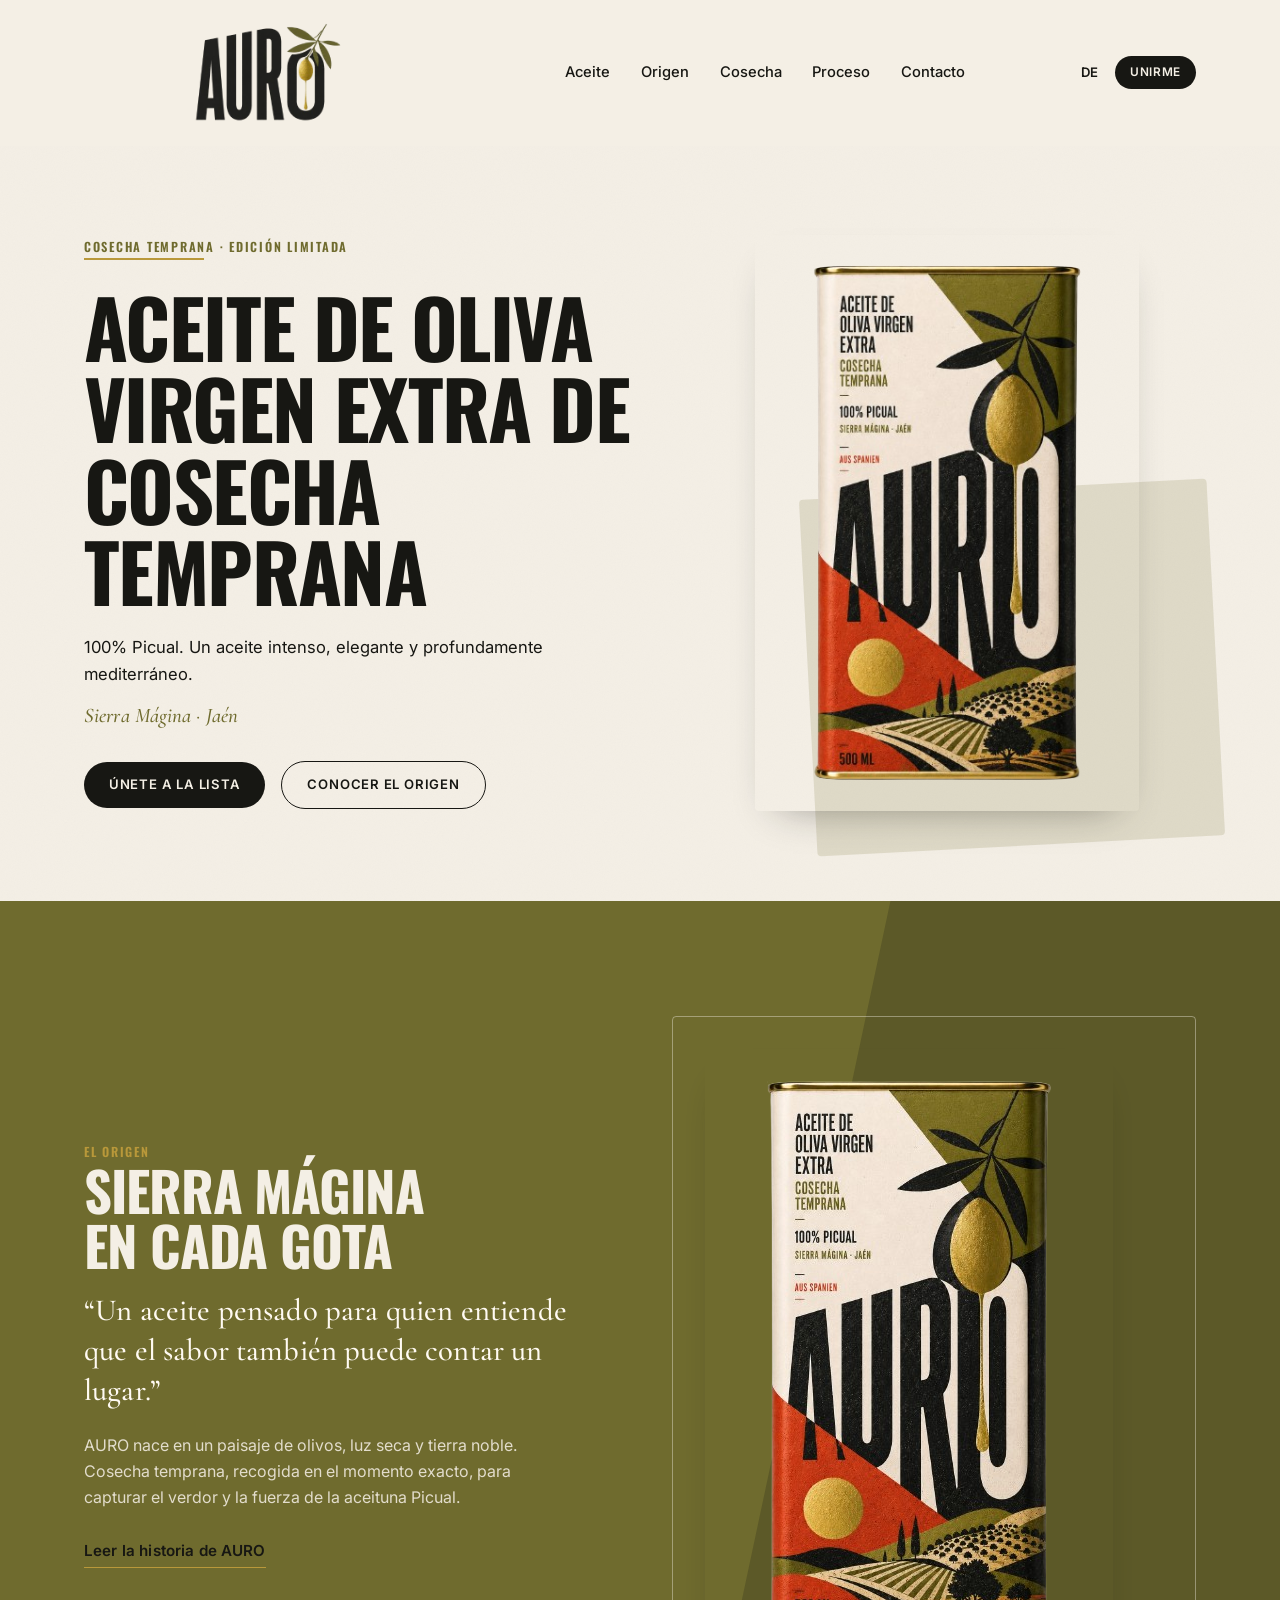
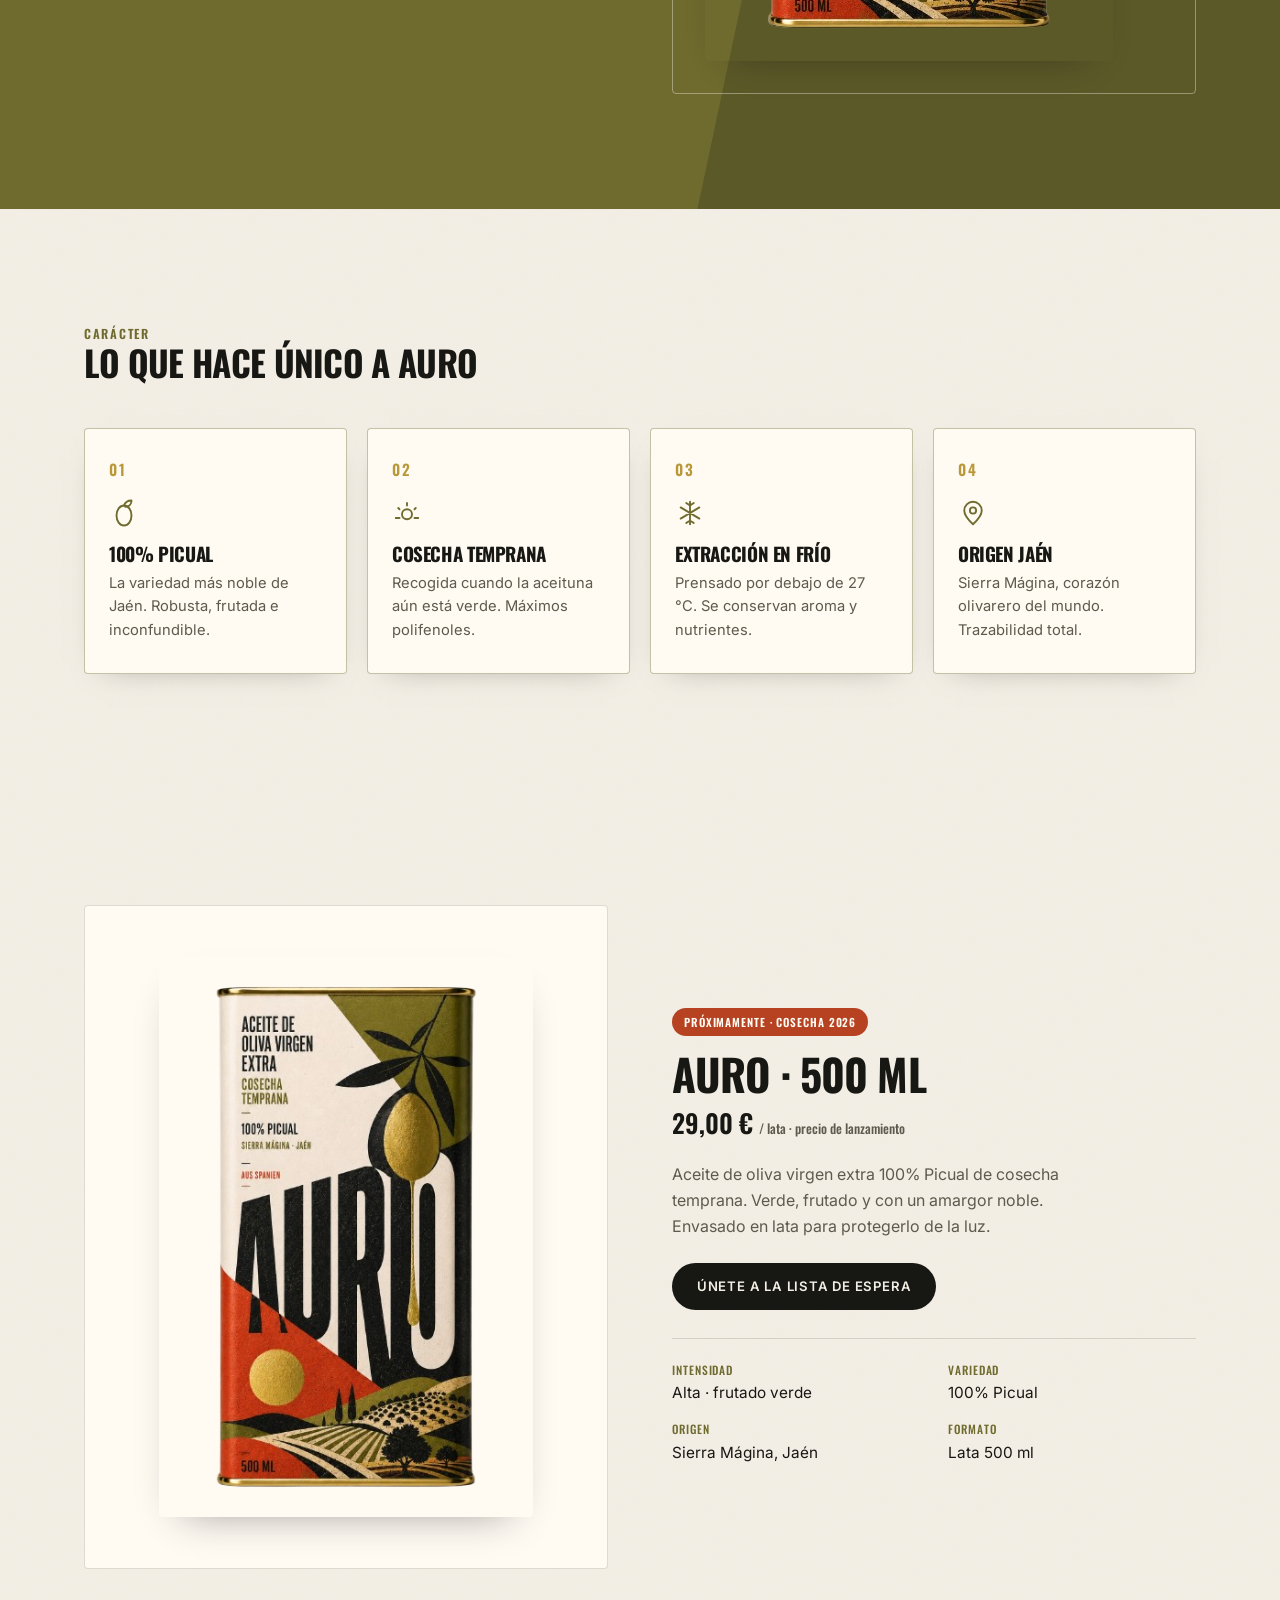
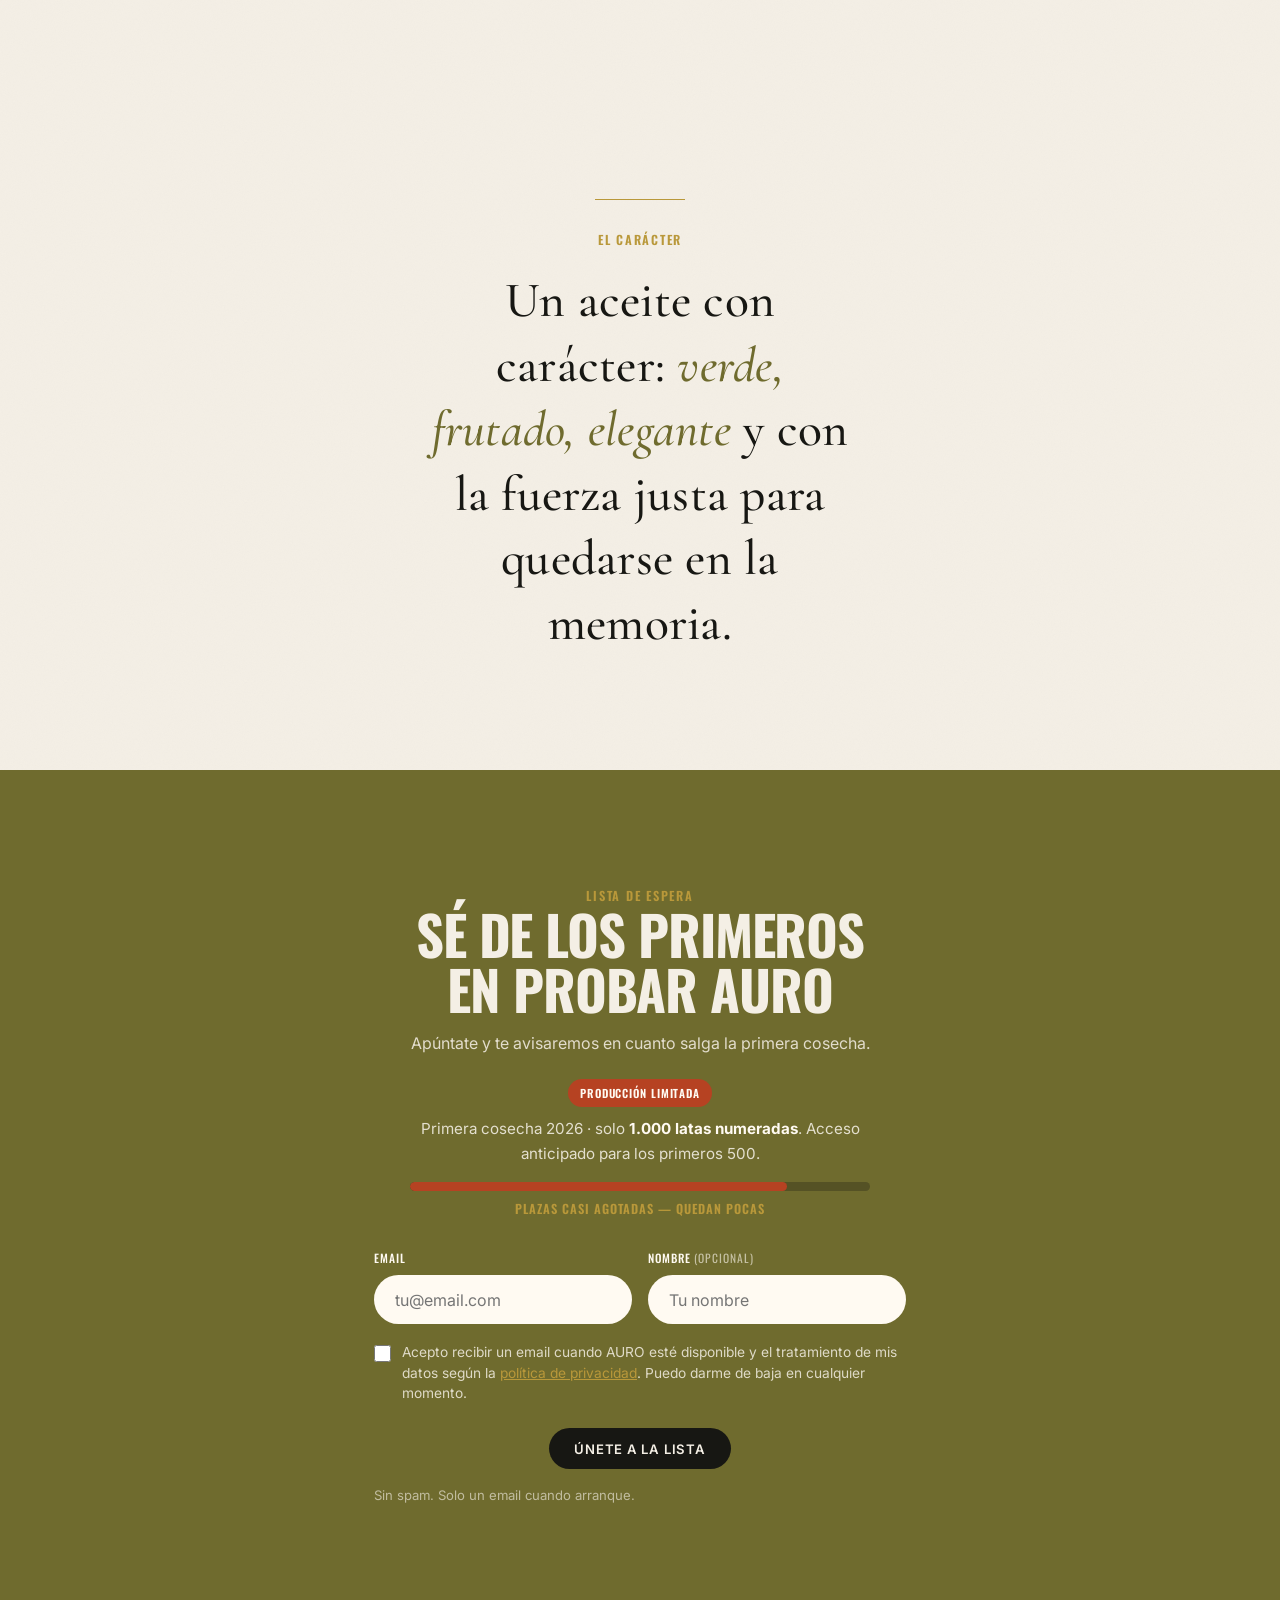
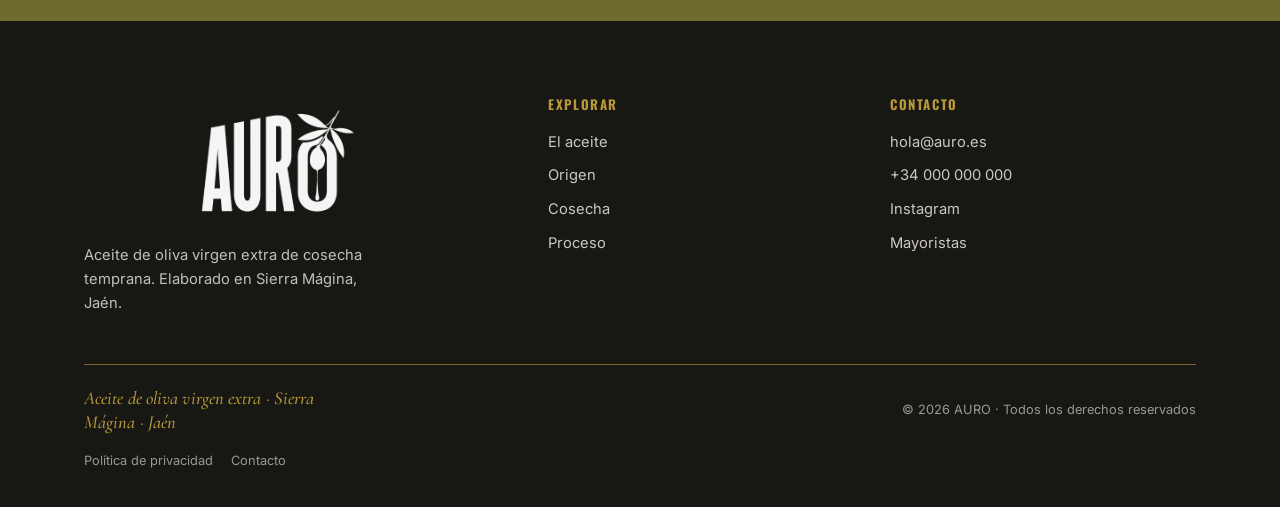
==== commit 03da1a6f: "Logo XL, urgencia en waitlist, envío por email (Web3Forms), logo en footer y privacidad - Logotipo d" ====
--- a/index.html
+++ b/index.html
@@ -187,7 +187,14 @@
     <div class="container waitlist__inner">
       <p class="kicker kicker--gold">Lista de espera</p>
       <h2 class="h-xl">Sé de los primeros<br>en probar AURO</h2>
-      <p class="waitlist__lead">Apúntate y te avisaremos en cuanto salga la primera cosecha. Acceso anticipado exclusivo para los primeros 500.</p>
+      <p class="waitlist__lead">Apúntate y te avisaremos en cuanto salga la primera cosecha.</p>
+
+      <div class="scarcity">
+        <span class="badge">Producción limitada</span>
+        <p class="scarcity__text">Primera cosecha 2026 · solo <strong>1.000 latas numeradas</strong>. Acceso anticipado para los primeros 500.</p>
+        <div class="scarcity__bar" aria-hidden="true"><span style="width:82%"></span></div>
+        <p class="scarcity__spots">Plazas casi agotadas — quedan pocas</p>
+      </div>
 
       <form class="waitlist__form" id="waitForm" novalidate>
         <div class="waitlist__row">
@@ -200,9 +207,11 @@
             <input class="input" type="text" id="wl-name" name="name" placeholder="Tu nombre" autocomplete="name">
           </div>
         </div>
+        <!-- honeypot anti-spam (no rellenar) -->
+        <input type="checkbox" name="botcheck" tabindex="-1" autocomplete="off" style="display:none" aria-hidden="true">
         <label class="consent" for="wl-consent">
           <input type="checkbox" id="wl-consent" required>
-          <span>Acepto recibir un email cuando AURO esté disponible y el tratamiento de mis datos. Puedo darme de baja en cualquier momento.</span>
+          <span>Acepto recibir un email cuando AURO esté disponible y el tratamiento de mis datos según la <a href="privacidad.html" target="_blank" rel="noopener">política de privacidad</a>. Puedo darme de baja en cualquier momento.</span>
         </label>
         <div class="waitlist__actions">
           <button type="submit" class="btn btn-primary">Únete a la lista</button>
@@ -224,8 +233,8 @@
   <div class="container">
     <div class="site-footer__top">
       <div>
-        <div class="footer-logo">AURO</div>
-        <p style="margin-top:14px;">Aceite de oliva virgen extra de cosecha temprana. Elaborado en Sierra Mágina, Jaén.</p>
+        <img src="assets/logo-auro.png" alt="AURO" class="footer-logo-img">
+        <p style="margin-top:18px;">Aceite de oliva virgen extra de cosecha temprana. Elaborado en Sierra Mágina, Jaén.</p>
       </div>
       <div class="footer-col">
         <h4>Explorar</h4>
@@ -248,6 +257,10 @@
     <div class="site-footer__bottom">
       <p class="editorial">Aceite de oliva virgen extra · Sierra Mágina · Jaén</p>
       <small>© 2026 AURO · Todos los derechos reservados</small>
+    </div>
+    <div class="footer-legal">
+      <a href="privacidad.html">Política de privacidad</a>
+      <a href="#contacto">Contacto</a>
     </div>
   </div>
 </footer>
@@ -271,9 +284,25 @@
     var success = document.getElementById('wlSuccess');
     var exportBtn = document.getElementById('wlExport');
 
+    /* Web3Forms: envío por email sin servidor. Consigue tu clave gratis en
+       https://web3forms.com (introduces tu email y te dan un Access Key). */
+    var ACCESS_KEY = 'TU_ACCESS_KEY_WEB3FORMS';
+    var btn = form.querySelector('button[type="submit"]');
+    var btnText = btn ? btn.textContent : '';
+
     function get(){ try{ return JSON.parse(localStorage.getItem(KEY)) || []; }catch(e){ return []; } }
     function save(a){ localStorage.setItem(KEY, JSON.stringify(a)); }
     function refresh(){ exportBtn.classList.toggle('show', get().length > 0); }
+
+    function done(ok){
+      form.reset();
+      if(btn){ btn.disabled = false; btn.textContent = btnText; }
+      success.textContent = ok ? '¡Gracias! Ya estás en la lista de espera.'
+                               : 'Guardado. No se pudo enviar el email — revisa la configuración.';
+      success.classList.add('show');
+      refresh();
+      setTimeout(function(){ success.classList.remove('show'); }, 6000);
+    }
 
     form.addEventListener('submit', function(e){
       e.preventDefault();
@@ -283,13 +312,32 @@
       var val = email.value.trim();
       if(!val || !/^[^\s@]+@[^\s@]+\.[^\s@]+$/.test(val)){ email.focus(); return; }
       if(!consent.checked){ consent.focus(); return; }
+
+      // Copia local (respaldo / export CSV)
       var list = get();
       list.push({ nombre:name, email:val, consent:true, timestamp:new Date().toISOString() });
       save(list);
-      form.reset();
-      success.classList.add('show');
-      refresh();
-      setTimeout(function(){ success.classList.remove('show'); }, 6000);
+
+      // Envío real por email (Web3Forms). Sin clave → modo demo (solo local).
+      var configured = ACCESS_KEY && ACCESS_KEY.indexOf('TU_ACCESS_KEY') === -1;
+      if(!configured){ done(true); return; }
+
+      if(btn){ btn.disabled = true; btn.textContent = 'Enviando…'; }
+      fetch('https://api.web3forms.com/submit', {
+        method:'POST',
+        headers:{ 'Content-Type':'application/json', 'Accept':'application/json' },
+        body: JSON.stringify({
+          access_key: ACCESS_KEY,
+          subject: 'Nueva alta · Lista de espera AURO',
+          from_name: 'AURO — Lista de espera',
+          email: val,
+          name: name || '(sin nombre)',
+          botcheck: false
+        })
+      })
+      .then(function(r){ return r.json(); })
+      .then(function(res){ done(!!res.success); })
+      .catch(function(){ done(false); });
     });
 
     function esc(v){ v = (v==null?'':String(v)); return /[",\n]/.test(v) ? '"'+v.replace(/"/g,'""')+'"' : v; }
--- a/styles.css
+++ b/styles.css
@@ -175,7 +175,7 @@
   gap:24px;
   padding-block:12px;
 }
-.brand img{ height:clamp(52px, 6.5vw, 78px); width:auto; }  /* logotipo grande */
+.brand img{ height:clamp(66px, 9.5vw, 124px); width:auto; }  /* logotipo XL */
 .brand{ display:inline-flex; align-items:center; }
 
 .nav{ display:flex; align-items:center; gap:clamp(18px,2.4vw,34px); }
@@ -368,6 +368,22 @@
 .waitlist h2{ color:var(--crema); }
 .waitlist__inner{ max-width:660px; margin-inline:auto; text-align:center; position:relative; z-index:1; }
 .waitlist__lead{ margin-top:14px; color:color-mix(in srgb, var(--crema) 86%, transparent); }
+
+/* Urgencia · producción limitada */
+.scarcity{ max-width:460px; margin:22px auto 0; }
+.scarcity .badge{ margin-bottom:10px; }
+.scarcity__text{ font-size:.95rem; color:color-mix(in srgb, var(--crema) 88%, transparent); }
+.scarcity__text strong{ color:var(--blanco-calido); }
+.scarcity__bar{
+  height:9px; border-radius:var(--radius-pill);
+  background:color-mix(in srgb, var(--negro-oliva) 30%, transparent);
+  overflow:hidden; margin:16px 0 8px;
+}
+.scarcity__bar span{ display:block; height:100%; background:var(--terracota); border-radius:var(--radius-pill); }
+.scarcity__spots{
+  font-family:var(--font-heading); font-weight:600; text-transform:uppercase;
+  letter-spacing:.08em; font-size:.78rem; color:var(--dorado);
+}
 .waitlist__form{ margin-top:30px; text-align:left; }
 .waitlist__row{ display:grid; grid-template-columns:1fr 1fr; gap:16px; }
 .field-l{
@@ -424,6 +440,13 @@
   font-family:var(--font-heading); font-weight:700; text-transform:uppercase;
   letter-spacing:-0.02em; font-size:2.6rem; color:var(--crema); line-height:1;
 }
+/* Logo (imagen) en el footer — versión monocroma blanca sobre fondo oscuro */
+.footer-logo-img{
+  height:clamp(74px, 11vw, 128px);
+  width:auto;
+  filter:brightness(0) invert(1);
+  opacity:.96;
+}
 .site-footer p{ color:color-mix(in srgb, var(--crema) 78%, transparent); font-size:.92rem; max-width:34ch; }
 .footer-col h4{ color:var(--dorado); font-size:.82rem; letter-spacing:.12em; margin-bottom:14px; }
 .footer-col a{ display:block; padding:5px 0; color:color-mix(in srgb, var(--crema) 82%, transparent); font-size:.92rem; }
@@ -432,6 +455,30 @@
 .site-footer__bottom{ display:flex; flex-wrap:wrap; gap:10px 24px; justify-content:space-between; align-items:center; }
 .site-footer__bottom .editorial{ font-style:italic; color:var(--dorado); font-size:1.15rem; }
 .site-footer__bottom small{ color:color-mix(in srgb, var(--crema) 60%, transparent); font-size:.8rem; }
+.footer-legal{ margin-top:16px; display:flex; gap:18px; flex-wrap:wrap; }
+.footer-legal a{ color:color-mix(in srgb, var(--crema) 60%, transparent); font-size:.8rem; }
+.footer-legal a:hover{ color:var(--dorado); }
+
+/* ------------------------------------------------------------
+   12b. PÁGINAS LEGALES
+   ------------------------------------------------------------ */
+.legal-topbar{ border-bottom:1px solid color-mix(in srgb, var(--negro-oliva) 12%, transparent); }
+.legal-topbar__inner{ display:flex; align-items:center; justify-content:space-between; padding-block:14px; }
+.legal-topbar img{ height:clamp(48px,6vw,72px); width:auto; }
+.legal-back{ font-family:var(--font-body); font-weight:600; font-size:.85rem; letter-spacing:.04em; color:var(--negro-oliva); }
+.legal-back:hover{ color:var(--dorado); }
+.legal{ max-width:780px; margin-inline:auto; padding-block:clamp(40px,6vw,80px) 100px; }
+.legal h1{ font-size:clamp(2rem,5vw,3.2rem); margin-bottom:8px; }
+.legal .lead{ font-family:var(--font-editorial); font-style:italic; font-size:1.3rem; color:var(--verde-oliva); margin-bottom:30px; }
+.legal h2{ font-size:1.25rem; margin:34px 0 10px; }
+.legal h3{ font-size:1rem; text-transform:none; letter-spacing:0; margin:20px 0 6px; }
+.legal p, .legal li{ color:var(--gris-texto); }
+.legal ul{ margin:0 0 14px 20px; }
+.legal li{ margin-bottom:6px; }
+.legal a{ color:var(--negro-oliva); text-decoration:underline; }
+.legal a:hover{ color:var(--dorado); }
+.legal .box{ background:var(--blanco-calido); border-left:3px solid var(--dorado); padding:16px 20px; border-radius:var(--radius); margin:16px 0; }
+.legal .tag{ display:inline-block; background:color-mix(in srgb, var(--dorado) 18%, transparent); color:#7a6418; padding:2px 9px; border-radius:var(--radius); font-size:.72rem; font-weight:600; }
 
 /* ------------------------------------------------------------
    13. IMÁGENES (clases de tratamiento)
